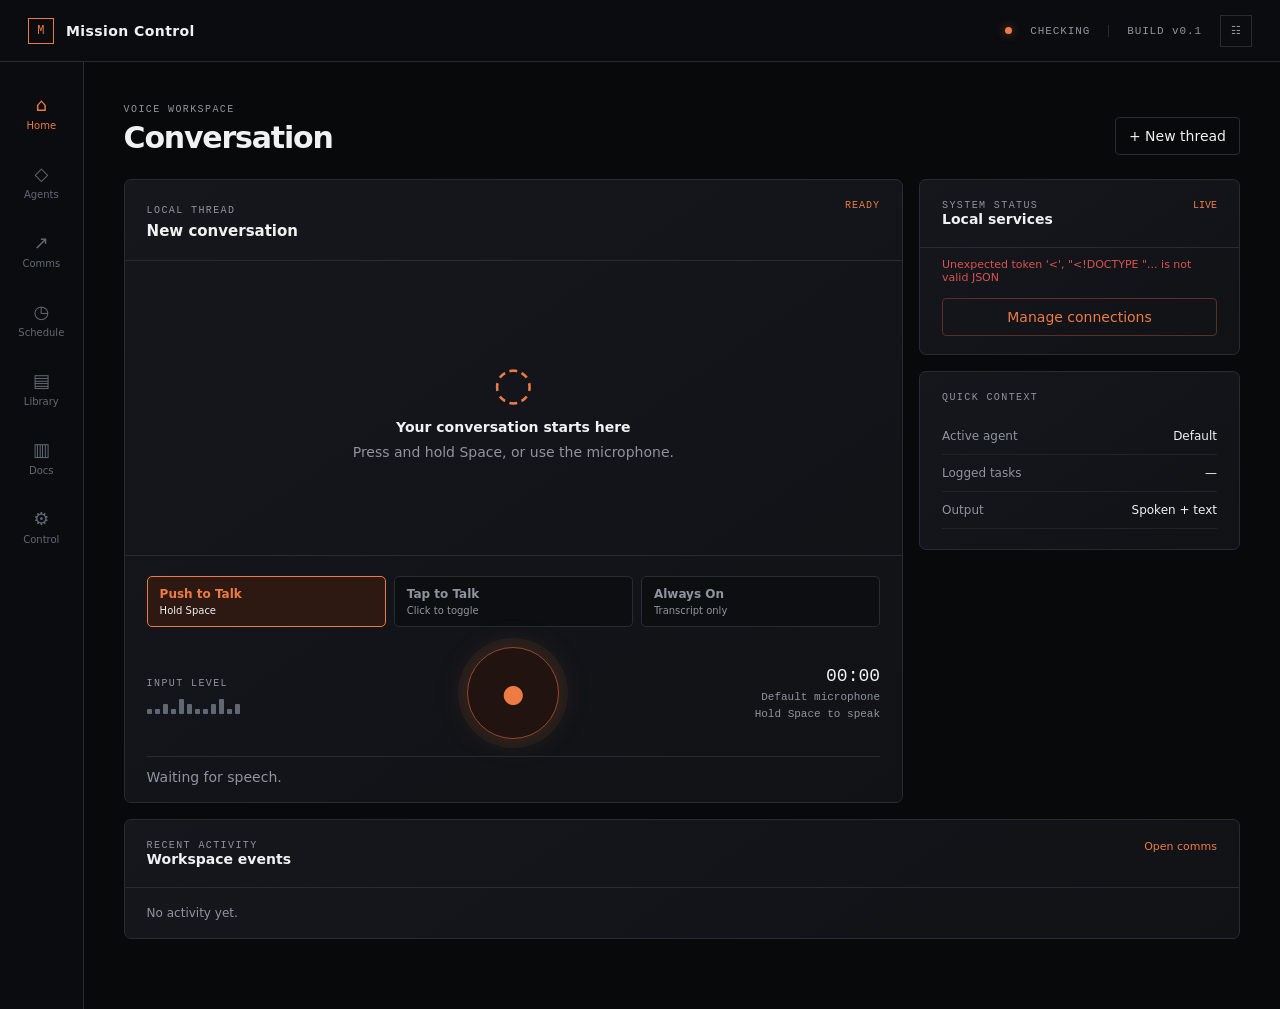
==== installer/dashboard/index.html @ 45ede195 "Redesign dashboard voice workspace" ====
<!doctype html>
<html lang="en">
<head>
  <meta charset="utf-8">
  <meta name="viewport" content="width=device-width,initial-scale=1">
  <title>Mission Control</title>
  <link rel="icon" href="/favicon.svg">
  <link rel="stylesheet" href="styles.css">
  <script src="conversation.js"></script>
</head>
<body>
  <header class="topbar">
    <div class="brand"><span class="brand-mark" aria-hidden="true">M</span><span>Mission Control</span></div>
    <div class="topbar-right"><span class="uplink-dot"></span><span id="gateway">CHECKING</span><span class="version">BUILD <span data-version>v0.1</span></span><button class="icon-button" data-drawer="settings" aria-label="Open settings">☷</button></div>
  </header>
  <div class="app-shell">
    <aside class="rail" aria-label="Primary navigation">
      <button class="rail-link active" data-view="home"><span>⌂</span>Home</button>
      <button class="rail-link" data-view="agents"><span>◇</span>Agents</button>
      <button class="rail-link" data-view="comms"><span>↗</span>Comms</button>
      <button class="rail-link" data-view="schedule"><span>◷</span>Schedule</button>
      <button class="rail-link" data-view="library"><span>▤</span>Library</button>
      <button class="rail-link" data-view="docs"><span>▥</span>Docs</button>
      <button class="rail-link" data-view="control"><span>⚙</span>Control</button>
    </aside>
    <main>
      <section id="home" class="view active">
        <div class="workspace-head"><div><p class="eyebrow">VOICE WORKSPACE</p><h1>Conversation</h1></div><button class="quiet-button" id="new-thread">+ New thread</button></div>
        <div class="workspace-grid">
          <section class="conversation-panel card">
            <div class="thread-head"><div><span class="eyebrow">LOCAL THREAD</span><strong id="thread-title">New conversation</strong></div><span class="thread-state" id="conversation-status">READY</span></div>
            <div class="conversation-thread" id="conversation-thread" aria-live="polite"><div class="empty-thread" id="empty-thread"><div class="empty-mark">◌</div><strong>Your conversation starts here</strong><span>Press and hold Space, or use the microphone.</span></div></div>
            <div class="voice-dock">
              <div class="mode-row" role="group" aria-label="Talk mode">
                <button class="mode active" data-mode="ptt"><b>Push to Talk</b><small>Hold Space</small></button>
                <button class="mode" data-mode="tap"><b>Tap to Talk</b><small>Click to toggle</small></button>
                <button class="mode" data-mode="always"><b>Always On</b><small>Transcript only</small></button>
              </div>
              <div class="voice-controls"><div class="level-wrap"><span class="eyebrow">INPUT LEVEL</span><div id="meter" class="meter"><i></i><i></i><i></i><i></i><i></i><i></i><i></i><i></i><i></i><i></i><i></i><i></i></div></div><button id="orb" class="orb" aria-label="Start listening"><span class="orb-core">●</span></button><div class="voice-meta"><span id="timer">00:00</span><span id="input-name">Default microphone</span><span id="capture-hint">Hold Space to speak</span></div></div>
              <div class="transcript-line"><span id="transcript">Waiting for speech.</span><button id="cancel-reply" class="link-button" hidden>Cancel</button></div>
            </div>
          </section>
          <aside class="right-stack">
            <section class="card status-card"><div class="card-head"><div><p class="eyebrow">SYSTEM STATUS</p><strong>Local services</strong></div><span class="status-live">LIVE</span></div><div id="services" class="service-list"><p class="muted">Checking local services...</p></div><button class="full-button" data-drawer="settings">Manage connections</button></section>
            <section class="card quick-card"><p class="eyebrow">QUICK CONTEXT</p><div class="context-row"><span>Active agent</span><strong id="active-agent">Default</strong></div><div class="context-row"><span>Logged tasks</span><strong id="tasks">—</strong></div><div class="context-row"><span>Output</span><strong id="output-state">Spoken + text</strong></div></section>
          </aside>
        </div>
        <section class="activity-card card"><div class="card-head"><div><p class="eyebrow">RECENT ACTIVITY</p><strong>Workspace events</strong></div><button class="link-button" data-view="comms">Open comms</button></div><div id="feed" class="activity-feed"><span class="muted">No activity yet.</span></div></section>
      </section>
      <section id="agents" class="view"><div class="workspace-head"><div><p class="eyebrow">ROUTING</p><h1>Agents</h1></div></div><div id="agent-list" class="agent-grid"></div></section>
      <section id="comms" class="view"><div class="workspace-head"><div><p class="eyebrow">TEXT FALLBACK</p><h1>Comms</h1></div></div><section class="card compose-card"><label for="message" class="eyebrow">MESSAGE</label><textarea id="message" rows="5" placeholder="Send a text request to the selected agent..."></textarea><div class="compose-actions"><button id="send" class="primary-button">Send message</button><button id="dictation-pause" class="quiet-button">Pause dictation</button></div><pre id="reply" class="reply"></pre></section></section>
      <section id="schedule" class="view"><div class="workspace-head"><div><p class="eyebrow">AUTOMATION</p><h1>Schedule</h1></div></div><section class="card"><div id="schedule-list" class="empty-state">Loading scheduled jobs...</div></section></section>
      <section id="library" class="view"><div class="workspace-head"><div><p class="eyebrow">KNOWLEDGE</p><h1>Library</h1></div></div><section class="card"><div id="library-list" class="empty-state">Loading documents...</div></section></section>
      <section id="docs" class="view"><div class="workspace-head"><div><p class="eyebrow">REFERENCE</p><h1>Docs</h1></div></div><section class="card"><pre id="docs-body" class="docs-body">Loading documentation...</pre></section></section>
      <section id="control" class="view"><div class="workspace-head"><div><p class="eyebrow">OPERATIONS</p><h1>Control</h1></div></div><section class="card control-card"><p>Service lifecycle actions are available from Settings. No action is reported as successful until the local service confirms it.</p><button class="full-button" data-drawer="settings">Open service controls</button></section></section>
    </main>
  </div>
  <div id="drawer-backdrop" class="drawer-backdrop" hidden></div>
  <aside id="settings-drawer" class="drawer" aria-label="Settings" aria-hidden="true"><div class="drawer-head"><div><p class="eyebrow">CONFIGURATION</p><h2>Settings</h2></div><button class="icon-button" data-close-drawer aria-label="Close settings">×</button></div><label class="field-label" for="input-device">Microphone</label><select id="input-device"><option>Loading devices...</option></select><label class="field-label" for="output-device">Output</label><select id="output-device"><option>Loading devices...</option></select><label class="switch-row"><input id="spoken-replies" type="checkbox" checked><span>Spoken replies</span></label><label class="field-label" for="volume">Volume <output id="volume-value">80%</output></label><input id="volume" type="range" min="0" max="100" value="80"><div class="drawer-section"><p class="eyebrow">CONNECTIONS</p><div id="drawer-services" class="service-list"></div></div><p id="settings-error" class="error-text" role="alert"></p></aside>
  <script src="script.js"></script>
</body>
</html>
---- installer/dashboard/styles.css ----
:root{color-scheme:dark;--bg:#08090b;--panel:#101216;--panel2:#15171d;--line:#282b32;--text:#f0f1f2;--muted:#8f949d;--dim:#626873;--orange:#ed7b43;--orange-soft:#2d1912;--red:#d9534f;--green:#7fc692}*{box-sizing:border-box}body{margin:0;background:var(--bg);color:var(--text);font:14px Inter,ui-sans-serif,system-ui,sans-serif}button,select,textarea,input{font:inherit}button{cursor:pointer}.topbar{height:62px;border-bottom:1px solid var(--line);display:flex;align-items:center;justify-content:space-between;padding:0 28px;background:#0b0c0f}.brand{display:flex;align-items:center;gap:12px;font-weight:700;letter-spacing:.03em}.brand-mark{display:grid;place-items:center;width:26px;height:26px;border:1px solid var(--orange);color:var(--orange);font:12px ui-monospace,monospace}.topbar-right{display:flex;align-items:center;gap:18px;color:var(--muted);font:11px ui-monospace,monospace;letter-spacing:.08em}.uplink-dot,.status-live:before{width:7px;height:7px;border-radius:50%;background:var(--orange);display:inline-block;box-shadow:0 0 10px #ed7b4388}.version{padding-left:18px;border-left:1px solid var(--line)}.icon-button{border:1px solid var(--line);background:transparent;color:var(--muted);width:32px;height:32px}.app-shell{display:flex;min-height:calc(100vh - 62px)}.rail{width:88px;border-right:1px solid var(--line);padding:20px 12px;display:flex;flex-direction:column;gap:8px;background:#0b0c0f}.rail-link{border:0;background:transparent;color:var(--dim);display:grid;gap:5px;place-items:center;padding:12px 4px;font-size:10px}.rail-link span{font-size:18px;color:inherit}.rail-link.active,.rail-link:hover{color:var(--orange)}main{width:min(1320px,100%);margin:auto;padding:42px 40px 70px}.workspace-head{display:flex;align-items:flex-end;justify-content:space-between;margin-bottom:24px}h1,h2,p{margin:0}h1{font-size:30px;letter-spacing:-.04em;margin-top:5px}.eyebrow{color:var(--muted);font:10px ui-monospace,monospace;letter-spacing:.14em}.card{background:linear-gradient(145deg,var(--panel2),var(--panel));border:1px solid var(--line);border-radius:7px}.workspace-grid{display:grid;grid-template-columns:minmax(0,1.7fr) minmax(280px,.7fr);gap:16px}.conversation-panel{min-height:610px;display:flex;flex-direction:column}.thread-head,.card-head{display:flex;justify-content:space-between;align-items:flex-start;padding:20px 22px;border-bottom:1px solid var(--line)}.thread-head strong{display:block;margin-top:6px;font-size:15px}.thread-state{color:var(--orange);font:10px ui-monospace,monospace;letter-spacing:.1em}.conversation-thread{flex:1;min-height:280px;padding:22px;overflow:auto}.empty-thread{height:100%;min-height:250px;display:grid;place-content:center;justify-items:center;gap:9px;color:var(--muted)}.empty-thread strong{color:var(--text);font-size:14px}.empty-mark{font-size:46px;color:var(--orange);font-weight:200}.message{max-width:82%;margin:0 0 18px;padding:13px 15px;border:1px solid var(--line);border-radius:7px;line-height:1.5}.message.user{margin-left:auto;background:var(--orange-soft);border-color:#5d2c1e}.message.assistant{background:#0d0f13}.message small{display:block;color:var(--muted);font:10px ui-monospace,monospace;margin-bottom:5px}.voice-dock{border-top:1px solid var(--line);padding:20px 22px 17px}.mode-row{display:flex;gap:8px;margin-bottom:20px}.mode{flex:1;text-align:left;border:1px solid var(--line);background:#0c0e12;color:var(--muted);padding:10px 12px;border-radius:5px}.mode b,.mode small{display:block}.mode b{font-size:12px;color:inherit}.mode small{font-size:10px;margin-top:4px}.mode.active{border-color:var(--orange);background:var(--orange-soft);color:var(--text)}.mode.active b{color:var(--orange)}.voice-controls{display:grid;grid-template-columns:1fr 110px 1fr;align-items:center;gap:18px}.orb{width:92px;height:92px;border-radius:50%;justify-self:center;border:1px solid #9b4629;background:#21130f;color:var(--orange);box-shadow:0 0 0 9px #ed7b4310,0 0 35px #ed7b4322;transition:.2s}.orb:hover,.orb.is-listening{box-shadow:0 0 0 12px #ed7b431a,0 0 45px #ed7b434d}.orb.is-listening{border-color:var(--orange);animation:pulse 1.1s infinite}.orb-core{font-size:25px}.level-wrap{align-self:center}.meter{display:flex;gap:3px;height:17px;align-items:end;margin-top:8px}.meter i{display:block;width:5px;height:5px;background:var(--dim);border-radius:1px}.meter i:nth-child(3n){height:10px}.meter i:nth-child(5n){height:15px}.meter.active i{background:var(--orange)}.voice-meta{display:grid;justify-items:end;gap:5px;color:var(--muted);font:11px ui-monospace,monospace}.voice-meta span:first-child{color:var(--text);font-size:18px}.transcript-line{border-top:1px solid var(--line);margin-top:17px;padding-top:12px;color:var(--muted);display:flex;justify-content:space-between}.right-stack{display:grid;align-content:start;gap:16px}.status-card,.quick-card{padding-bottom:18px}.status-live{color:var(--orange);font:10px ui-monospace,monospace}.status-live:before{margin-right:6px}.service-list{padding:10px 22px 14px}.service{display:grid;grid-template-columns:8px 1fr auto;gap:10px;align-items:center;padding:11px 0;border-bottom:1px solid #202329}.service:last-child{border-bottom:0}.service-dot{width:7px;height:7px;border-radius:50%;background:var(--dim)}.service-dot.ready,.service-dot.running,.service-dot.available{background:var(--orange)}.service-dot.error{background:var(--red)}.service-name{font-size:12px}.service-detail{display:block;color:var(--muted);font-size:10px;margin-top:3px}.service-action{border:0;background:transparent;color:var(--orange);font-size:10px}.full-button,.primary-button,.quiet-button{border:1px solid var(--line);background:transparent;color:var(--text);padding:10px 13px;border-radius:4px}.full-button{margin:0 22px;width:calc(100% - 44px);color:var(--orange);border-color:#593023}.primary-button{background:var(--orange);border-color:var(--orange);color:#1a0c07;font-weight:700}.quick-card{padding:20px 22px}.quick-card .eyebrow{margin-bottom:15px}.context-row{display:flex;justify-content:space-between;padding:11px 0;border-bottom:1px solid #202329;color:var(--muted);font-size:12px}.context-row strong{color:var(--text);font-weight:500}.activity-card{margin-top:16px}.activity-feed{padding:18px 22px;display:grid;gap:11px;color:var(--muted);font-size:12px}.activity-item{display:flex;justify-content:space-between;gap:10px}.activity-item b{color:var(--text);font-weight:500}.link-button{border:0;background:transparent;color:var(--orange);font-size:11px;padding:0}.view{display:none}.view.active{display:block}.agent-grid{display:grid;grid-template-columns:repeat(2,minmax(0,1fr));gap:14px}.agent-card{padding:20px;display:flex;justify-content:space-between}.agent-card.selected{border-color:var(--orange)}.compose-card{padding:22px;max-width:760px}.compose-card textarea{display:block;width:100%;margin:12px 0;background:#0b0d11;border:1px solid var(--line);border-radius:4px;color:var(--text);padding:12px;resize:vertical}.compose-actions{display:flex;gap:10px}.reply{white-space:pre-wrap;color:var(--muted);line-height:1.5}.empty-state,.docs-body,.control-card{padding:22px;color:var(--muted);line-height:1.6}.drawer-backdrop{position:fixed;inset:0;background:#0009;z-index:5}.drawer{position:fixed;z-index:6;right:0;top:0;width:min(410px,100%);height:100vh;background:#111318;border-left:1px solid var(--line);padding:26px 24px;overflow:auto;transform:translateX(100%);transition:.2s}.drawer.open{transform:translateX(0)}.drawer-head{display:flex;justify-content:space-between;margin-bottom:30px}.drawer h2{margin-top:5px}.field-label{display:flex;justify-content:space-between;color:var(--muted);font-size:11px;margin:18px 0 7px}.drawer select,.drawer input[type=range]{width:100%;background:#0b0d11;border:1px solid var(--line);color:var(--text);padding:9px}.switch-row{display:flex;gap:9px;align-items:center;margin:22px 0;color:var(--text);font-size:12px}.drawer-section{border-top:1px solid var(--line);margin-top:28px;padding-top:20px}.error-text{color:var(--red);font-size:11px;min-height:18px}.muted{color:var(--muted)}@keyframes pulse{50%{transform:scale(1.04)}}@media(max-width:850px){main{padding:28px 18px 50px}.rail{width:64px}.rail-link{font-size:9px}.workspace-grid{grid-template-columns:1fr}.right-stack{grid-template-columns:1fr 1fr}.conversation-panel{min-height:570px}}@media(max-width:560px){.topbar{padding:0 15px}.topbar-right{gap:8px}.version{display:none}.app-shell{display:block}.rail{width:100%;height:58px;padding:5px;display:grid;grid-template-columns:repeat(7,1fr);border-right:0;border-bottom:1px solid var(--line)}.rail-link{padding:4px;font-size:8px}.rail-link span{font-size:15px}main{padding:22px 12px 40px}h1{font-size:25px}.right-stack,.agent-grid{grid-template-columns:1fr}.mode-row{display:grid;grid-template-columns:1fr}.voice-controls{grid-template-columns:1fr}.level-wrap,.voice-meta{justify-self:center}.voice-meta{justify-items:center}.orb{grid-row:1}.thread-head{padding:16px}.conversation-thread{padding:16px}.voice-dock{padding:16px}}
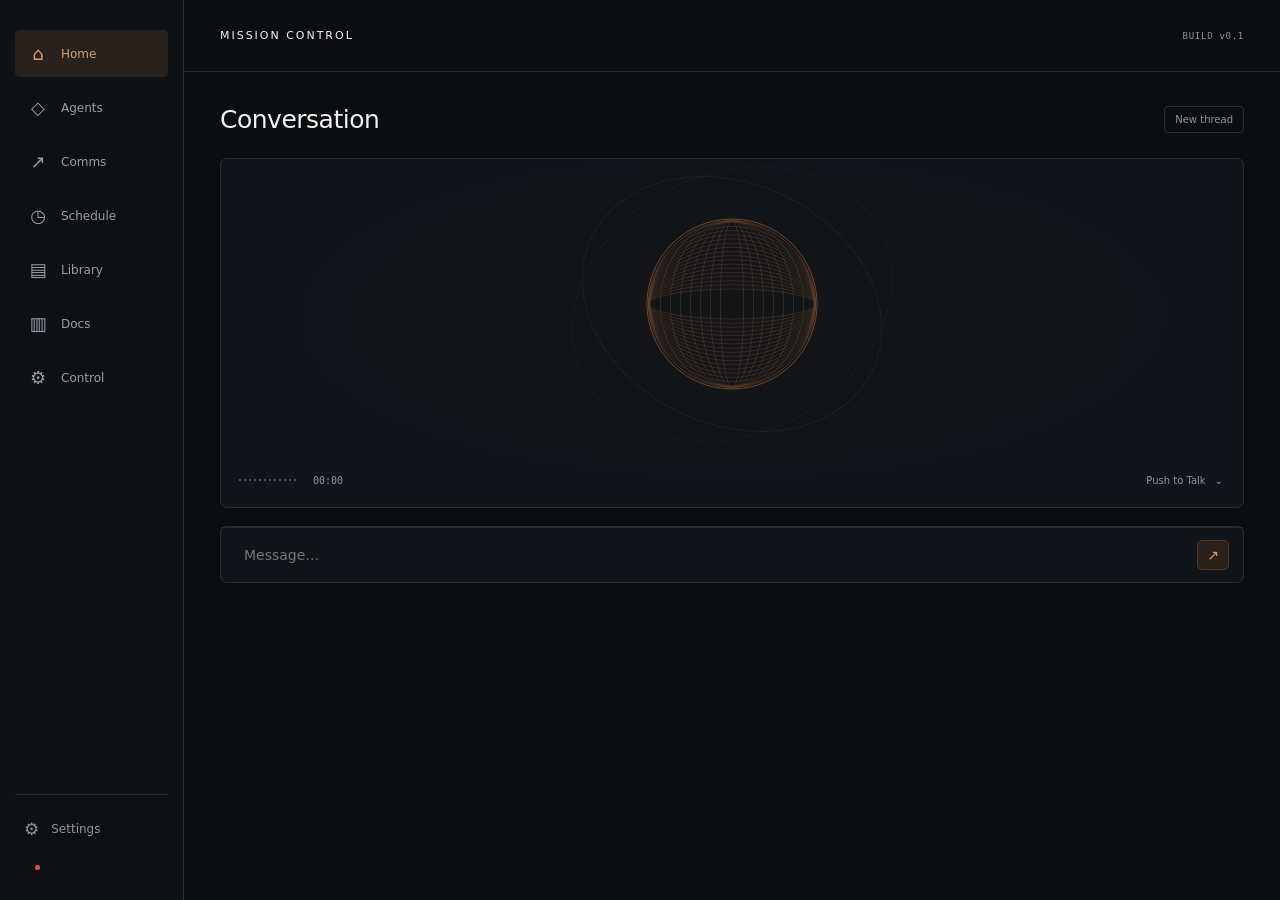
==== commit d30a80a4: "fix: restore compact orb workspace and local recording controls Center the voice orb above one conve" ====
--- a/installer/dashboard/index.html
+++ b/installer/dashboard/index.html
@@ -10,8 +10,8 @@
 </head>
 <body>
   <header class="topbar">
-    <div class="brand"><span class="brand-mark" aria-hidden="true">M</span><span>Mission Control</span></div>
-    <div class="topbar-right"><span class="uplink-dot"></span><span id="gateway">CHECKING</span><span class="version">BUILD <span data-version>v0.1</span></span><button class="icon-button" data-drawer="settings" aria-label="Open settings">☷</button></div>
+    <div class="brand"><span>Mission Control</span></div>
+    <div class="topbar-right"><span class="version">BUILD <span data-version>v0.1</span></span></div>
   </header>
   <div class="app-shell">
     <aside class="rail" aria-label="Primary navigation">
@@ -22,41 +22,29 @@
       <button class="rail-link" data-view="library"><span>▤</span>Library</button>
       <button class="rail-link" data-view="docs"><span>▥</span>Docs</button>
       <button class="rail-link" data-view="control"><span>⚙</span>Control</button>
+      <div class="rail-bottom"><button class="rail-settings" data-drawer="settings" aria-label="Open settings"><span aria-hidden="true">⚙</span><span class="settings-label">Settings</span></button><div id="services" class="compact-services" aria-label="Service status"></div></div>
     </aside>
     <main>
       <section id="home" class="view active">
-        <div class="workspace-head"><div><p class="eyebrow">VOICE WORKSPACE</p><h1>Conversation</h1></div><button class="quiet-button" id="new-thread">+ New thread</button></div>
-        <div class="workspace-grid">
-          <section class="conversation-panel card">
-            <div class="thread-head"><div><span class="eyebrow">LOCAL THREAD</span><strong id="thread-title">New conversation</strong></div><span class="thread-state" id="conversation-status">READY</span></div>
-            <div class="conversation-thread" id="conversation-thread" aria-live="polite"><div class="empty-thread" id="empty-thread"><div class="empty-mark">◌</div><strong>Your conversation starts here</strong><span>Press and hold Space, or use the microphone.</span></div></div>
-            <div class="voice-dock">
-              <div class="mode-row" role="group" aria-label="Talk mode">
-                <button class="mode active" data-mode="ptt"><b>Push to Talk</b><small>Hold Space</small></button>
-                <button class="mode" data-mode="tap"><b>Tap to Talk</b><small>Click to toggle</small></button>
-                <button class="mode" data-mode="always"><b>Always On</b><small>Transcript only</small></button>
-              </div>
-              <div class="voice-controls"><div class="level-wrap"><span class="eyebrow">INPUT LEVEL</span><div id="meter" class="meter"><i></i><i></i><i></i><i></i><i></i><i></i><i></i><i></i><i></i><i></i><i></i><i></i></div></div><button id="orb" class="orb" aria-label="Start listening"><span class="orb-core">●</span></button><div class="voice-meta"><span id="timer">00:00</span><span id="input-name">Default microphone</span><span id="capture-hint">Hold Space to speak</span></div></div>
-              <div class="transcript-line"><span id="transcript">Waiting for speech.</span><button id="cancel-reply" class="link-button" hidden>Cancel</button></div>
-            </div>
-          </section>
-          <aside class="right-stack">
-            <section class="card status-card"><div class="card-head"><div><p class="eyebrow">SYSTEM STATUS</p><strong>Local services</strong></div><span class="status-live">LIVE</span></div><div id="services" class="service-list"><p class="muted">Checking local services...</p></div><button class="full-button" data-drawer="settings">Manage connections</button></section>
-            <section class="card quick-card"><p class="eyebrow">QUICK CONTEXT</p><div class="context-row"><span>Active agent</span><strong id="active-agent">Default</strong></div><div class="context-row"><span>Logged tasks</span><strong id="tasks">—</strong></div><div class="context-row"><span>Output</span><strong id="output-state">Spoken + text</strong></div></section>
-          </aside>
-        </div>
-        <section class="activity-card card"><div class="card-head"><div><p class="eyebrow">RECENT ACTIVITY</p><strong>Workspace events</strong></div><button class="link-button" data-view="comms">Open comms</button></div><div id="feed" class="activity-feed"><span class="muted">No activity yet.</span></div></section>
+        <div class="workspace-head"><h1>Conversation</h1><button class="quiet-button" id="new-thread">New thread</button></div>
+        <section class="voice-panel card" aria-label="Voice interface">
+          <div class="orb-stage"><button id="orb" class="orb" aria-label="Start listening"><svg viewBox="0 0 300 300" aria-hidden="true"><g><ellipse cx="150" cy="150" rx="100" ry="18" /><ellipse cx="150" cy="150" rx="100" ry="23" /><ellipse cx="150" cy="150" rx="100" ry="28" /><ellipse cx="150" cy="150" rx="100" ry="33" /><ellipse cx="150" cy="150" rx="100" ry="38" /><ellipse cx="150" cy="150" rx="100" ry="43" /><ellipse cx="150" cy="150" rx="100" ry="48" /><ellipse cx="150" cy="150" rx="100" ry="53" /><ellipse cx="150" cy="150" rx="100" ry="58" /><ellipse cx="150" cy="150" rx="100" ry="63" /><ellipse cx="150" cy="150" rx="100" ry="68" /><ellipse cx="150" cy="150" rx="100" ry="73" /><ellipse cx="150" cy="150" rx="100" ry="78" /><ellipse cx="150" cy="150" rx="100" ry="83" /><ellipse cx="150" cy="150" rx="100" ry="88" /><ellipse cx="150" cy="150" rx="100" ry="93" /><ellipse cx="150" cy="150" rx="100" ry="98" /><ellipse cx="150" cy="150" rx="14" ry="100" /><ellipse cx="150" cy="150" rx="26" ry="100" /><ellipse cx="150" cy="150" rx="38" ry="100" /><ellipse cx="150" cy="150" rx="50" ry="100" /><ellipse cx="150" cy="150" rx="62" ry="100" /><ellipse cx="150" cy="150" rx="74" ry="100" /><ellipse cx="150" cy="150" rx="86" ry="100" /><ellipse cx="150" cy="150" rx="98" ry="100" /></g><circle cx="150" cy="150" r="102" /></svg></button></div>
+          <div class="capture-status"><span id="conversation-status" role="status" hidden></span><div id="meter" class="meter" aria-label="Microphone level"><i></i><i></i><i></i><i></i><i></i><i></i><i></i><i></i><i></i><i></i><i></i><i></i></div><span id="timer">00:00</span><button id="stop-capture" class="link-button" hidden>Stop</button><button id="cancel-reply" class="link-button" hidden>Cancel</button></div>
+          <div class="mode-control"><button id="mode-toggle" class="mode-toggle" aria-label="Talk mode" aria-haspopup="true" aria-expanded="false" aria-controls="mode-menu"><span id="mode-label">Push to Talk</span><span aria-hidden="true">⌄</span></button><div id="mode-menu" class="mode-menu" hidden><button class="mode active" data-mode="ptt" aria-pressed="true">Push to Talk</button><button class="mode" data-mode="tap" aria-pressed="false">Tap to Talk</button><button class="mode" data-mode="always" aria-pressed="false">Always On</button></div></div>
+        </section>
+        <section class="conversation-panel card" aria-label="Conversation"><div class="conversation-thread" id="conversation-thread" role="log" aria-live="polite"></div><div class="transcript-line" id="transcript-line" hidden><span id="transcript"></span></div><form id="home-compose" class="home-compose"><input id="home-message" aria-label="Message assistant" placeholder="Message…" maxlength="10000"><button id="home-send" aria-label="Send message">↗</button></form></section>
       </section>
       <section id="agents" class="view"><div class="workspace-head"><div><p class="eyebrow">ROUTING</p><h1>Agents</h1></div></div><div id="agent-list" class="agent-grid"></div></section>
       <section id="comms" class="view"><div class="workspace-head"><div><p class="eyebrow">TEXT FALLBACK</p><h1>Comms</h1></div></div><section class="card compose-card"><label for="message" class="eyebrow">MESSAGE</label><textarea id="message" rows="5" placeholder="Send a text request to the selected agent..."></textarea><div class="compose-actions"><button id="send" class="primary-button">Send message</button><button id="dictation-pause" class="quiet-button">Pause dictation</button></div><pre id="reply" class="reply"></pre></section></section>
       <section id="schedule" class="view"><div class="workspace-head"><div><p class="eyebrow">AUTOMATION</p><h1>Schedule</h1></div></div><section class="card"><div id="schedule-list" class="empty-state">Loading scheduled jobs...</div></section></section>
       <section id="library" class="view"><div class="workspace-head"><div><p class="eyebrow">KNOWLEDGE</p><h1>Library</h1></div></div><section class="card"><div id="library-list" class="empty-state">Loading documents...</div></section></section>
       <section id="docs" class="view"><div class="workspace-head"><div><p class="eyebrow">REFERENCE</p><h1>Docs</h1></div></div><section class="card"><pre id="docs-body" class="docs-body">Loading documentation...</pre></section></section>
-      <section id="control" class="view"><div class="workspace-head"><div><p class="eyebrow">OPERATIONS</p><h1>Control</h1></div></div><section class="card control-card"><p>Service lifecycle actions are available from Settings. No action is reported as successful until the local service confirms it.</p><button class="full-button" data-drawer="settings">Open service controls</button></section></section>
+      <section id="control" class="view"><div class="workspace-head"><div><p class="eyebrow">OPERATIONS</p><h1>Control</h1></div></div><section class="card quick-card"><div class="context-row"><span>Active agent</span><strong id="active-agent">Default</strong></div><div class="context-row"><span>Logged tasks</span><strong id="tasks">—</strong></div><div class="context-row"><span>Output</span><strong id="output-state">Spoken + text</strong></div><div class="context-row"><span>Gateway</span><strong id="gateway">CHECKING</strong></div></section><section class="activity-card card"><div class="card-head"><strong>Recent activity</strong></div><div id="feed" class="activity-feed"></div></section><section class="card control-card"><p>Service lifecycle actions are available from Settings. No action is reported as successful until the local service confirms it.</p><button class="full-button" data-drawer="settings">Open service controls</button></section></section>
     </main>
   </div>
   <div id="drawer-backdrop" class="drawer-backdrop" hidden></div>
-  <aside id="settings-drawer" class="drawer" aria-label="Settings" aria-hidden="true"><div class="drawer-head"><div><p class="eyebrow">CONFIGURATION</p><h2>Settings</h2></div><button class="icon-button" data-close-drawer aria-label="Close settings">×</button></div><label class="field-label" for="input-device">Microphone</label><select id="input-device"><option>Loading devices...</option></select><label class="field-label" for="output-device">Output</label><select id="output-device"><option>Loading devices...</option></select><label class="switch-row"><input id="spoken-replies" type="checkbox" checked><span>Spoken replies</span></label><label class="field-label" for="volume">Volume <output id="volume-value">80%</output></label><input id="volume" type="range" min="0" max="100" value="80"><div class="drawer-section"><p class="eyebrow">CONNECTIONS</p><div id="drawer-services" class="service-list"></div></div><p id="settings-error" class="error-text" role="alert"></p></aside>
+  <aside id="settings-drawer" class="drawer" role="dialog" aria-modal="true" aria-label="Settings" aria-hidden="true" inert><div class="drawer-head"><div><p class="eyebrow">CONFIGURATION</p><h2>Settings</h2></div><button class="icon-button" data-close-drawer aria-label="Close settings">×</button></div><span id="input-name" class="sr-only">Default microphone</span><span id="capture-hint" class="sr-only">Hold Space to speak</span><label class="field-label" for="input-device">Microphone</label><select id="input-device"><option>Loading devices...</option></select><label class="field-label" for="output-device">Output</label><select id="output-device"><option>Loading devices...</option></select><label class="switch-row"><input id="spoken-replies" type="checkbox" checked><span>Spoken replies</span></label><label class="field-label" for="volume">Volume <output id="volume-value">80%</output></label><input id="volume" type="range" min="0" max="100" value="80"><div class="drawer-section"><p class="eyebrow">CONNECTIONS</p><div id="drawer-services" class="service-list"></div></div><p id="settings-error" class="error-text" role="alert"></p></aside>
   <script src="script.js"></script>
 </body>
 </html>
+
--- a/installer/dashboard/styles.css
+++ b/installer/dashboard/styles.css
@@ -1 +1,17 @@
-:root{color-scheme:dark;--bg:#08090b;--panel:#101216;--panel2:#15171d;--line:#282b32;--text:#f0f1f2;--muted:#8f949d;--dim:#626873;--orange:#ed7b43;--orange-soft:#2d1912;--red:#d9534f;--green:#7fc692}*{box-sizing:border-box}body{margin:0;background:var(--bg);color:var(--text);font:14px Inter,ui-sans-serif,system-ui,sans-serif}button,select,textarea,input{font:inherit}button{cursor:pointer}.topbar{height:62px;border-bottom:1px solid var(--line);display:flex;align-items:center;justify-content:space-between;padding:0 28px;background:#0b0c0f}.brand{display:flex;align-items:center;gap:12px;font-weight:700;letter-spacing:.03em}.brand-mark{display:grid;place-items:center;width:26px;height:26px;border:1px solid var(--orange);color:var(--orange);font:12px ui-monospace,monospace}.topbar-right{display:flex;align-items:center;gap:18px;color:var(--muted);font:11px ui-monospace,monospace;letter-spacing:.08em}.uplink-dot,.status-live:before{width:7px;height:7px;border-radius:50%;background:var(--orange);display:inline-block;box-shadow:0 0 10px #ed7b4388}.version{padding-left:18px;border-left:1px solid var(--line)}.icon-button{border:1px solid var(--line);background:transparent;color:var(--muted);width:32px;height:32px}.app-shell{display:flex;min-height:calc(100vh - 62px)}.rail{width:88px;border-right:1px solid var(--line);padding:20px 12px;display:flex;flex-direction:column;gap:8px;background:#0b0c0f}.rail-link{border:0;background:transparent;color:var(--dim);display:grid;gap:5px;place-items:center;padding:12px 4px;font-size:10px}.rail-link span{font-size:18px;color:inherit}.rail-link.active,.rail-link:hover{color:var(--orange)}main{width:min(1320px,100%);margin:auto;padding:42px 40px 70px}.workspace-head{display:flex;align-items:flex-end;justify-content:space-between;margin-bottom:24px}h1,h2,p{margin:0}h1{font-size:30px;letter-spacing:-.04em;margin-top:5px}.eyebrow{color:var(--muted);font:10px ui-monospace,monospace;letter-spacing:.14em}.card{background:linear-gradient(145deg,var(--panel2),var(--panel));border:1px solid var(--line);border-radius:7px}.workspace-grid{display:grid;grid-template-columns:minmax(0,1.7fr) minmax(280px,.7fr);gap:16px}.conversation-panel{min-height:610px;display:flex;flex-direction:column}.thread-head,.card-head{display:flex;justify-content:space-between;align-items:flex-start;padding:20px 22px;border-bottom:1px solid var(--line)}.thread-head strong{display:block;margin-top:6px;font-size:15px}.thread-state{color:var(--orange);font:10px ui-monospace,monospace;letter-spacing:.1em}.conversation-thread{flex:1;min-height:280px;padding:22px;overflow:auto}.empty-thread{height:100%;min-height:250px;display:grid;place-content:center;justify-items:center;gap:9px;color:var(--muted)}.empty-thread strong{color:var(--text);font-size:14px}.empty-mark{font-size:46px;color:var(--orange);font-weight:200}.message{max-width:82%;margin:0 0 18px;padding:13px 15px;border:1px solid var(--line);border-radius:7px;line-height:1.5}.message.user{margin-left:auto;background:var(--orange-soft);border-color:#5d2c1e}.message.assistant{background:#0d0f13}.message small{display:block;color:var(--muted);font:10px ui-monospace,monospace;margin-bottom:5px}.voice-dock{border-top:1px solid var(--line);padding:20px 22px 17px}.mode-row{display:flex;gap:8px;margin-bottom:20px}.mode{flex:1;text-align:left;border:1px solid var(--line);background:#0c0e12;color:var(--muted);padding:10px 12px;border-radius:5px}.mode b,.mode small{display:block}.mode b{font-size:12px;color:inherit}.mode small{font-size:10px;margin-top:4px}.mode.active{border-color:var(--orange);background:var(--orange-soft);color:var(--text)}.mode.active b{color:var(--orange)}.voice-controls{display:grid;grid-template-columns:1fr 110px 1fr;align-items:center;gap:18px}.orb{width:92px;height:92px;border-radius:50%;justify-self:center;border:1px solid #9b4629;background:#21130f;color:var(--orange);box-shadow:0 0 0 9px #ed7b4310,0 0 35px #ed7b4322;transition:.2s}.orb:hover,.orb.is-listening{box-shadow:0 0 0 12px #ed7b431a,0 0 45px #ed7b434d}.orb.is-listening{border-color:var(--orange);animation:pulse 1.1s infinite}.orb-core{font-size:25px}.level-wrap{align-self:center}.meter{display:flex;gap:3px;height:17px;align-items:end;margin-top:8px}.meter i{display:block;width:5px;height:5px;background:var(--dim);border-radius:1px}.meter i:nth-child(3n){height:10px}.meter i:nth-child(5n){height:15px}.meter.active i{background:var(--orange)}.voice-meta{display:grid;justify-items:end;gap:5px;color:var(--muted);font:11px ui-monospace,monospace}.voice-meta span:first-child{color:var(--text);font-size:18px}.transcript-line{border-top:1px solid var(--line);margin-top:17px;padding-top:12px;color:var(--muted);display:flex;justify-content:space-between}.right-stack{display:grid;align-content:start;gap:16px}.status-card,.quick-card{padding-bottom:18px}.status-live{color:var(--orange);font:10px ui-monospace,monospace}.status-live:before{margin-right:6px}.service-list{padding:10px 22px 14px}.service{display:grid;grid-template-columns:8px 1fr auto;gap:10px;align-items:center;padding:11px 0;border-bottom:1px solid #202329}.service:last-child{border-bottom:0}.service-dot{width:7px;height:7px;border-radius:50%;background:var(--dim)}.service-dot.ready,.service-dot.running,.service-dot.available{background:var(--orange)}.service-dot.error{background:var(--red)}.service-name{font-size:12px}.service-detail{display:block;color:var(--muted);font-size:10px;margin-top:3px}.service-action{border:0;background:transparent;color:var(--orange);font-size:10px}.full-button,.primary-button,.quiet-button{border:1px solid var(--line);background:transparent;color:var(--text);padding:10px 13px;border-radius:4px}.full-button{margin:0 22px;width:calc(100% - 44px);color:var(--orange);border-color:#593023}.primary-button{background:var(--orange);border-color:var(--orange);color:#1a0c07;font-weight:700}.quick-card{padding:20px 22px}.quick-card .eyebrow{margin-bottom:15px}.context-row{display:flex;justify-content:space-between;padding:11px 0;border-bottom:1px solid #202329;color:var(--muted);font-size:12px}.context-row strong{color:var(--text);font-weight:500}.activity-card{margin-top:16px}.activity-feed{padding:18px 22px;display:grid;gap:11px;color:var(--muted);font-size:12px}.activity-item{display:flex;justify-content:space-between;gap:10px}.activity-item b{color:var(--text);font-weight:500}.link-button{border:0;background:transparent;color:var(--orange);font-size:11px;padding:0}.view{display:none}.view.active{display:block}.agent-grid{display:grid;grid-template-columns:repeat(2,minmax(0,1fr));gap:14px}.agent-card{padding:20px;display:flex;justify-content:space-between}.agent-card.selected{border-color:var(--orange)}.compose-card{padding:22px;max-width:760px}.compose-card textarea{display:block;width:100%;margin:12px 0;background:#0b0d11;border:1px solid var(--line);border-radius:4px;color:var(--text);padding:12px;resize:vertical}.compose-actions{display:flex;gap:10px}.reply{white-space:pre-wrap;color:var(--muted);line-height:1.5}.empty-state,.docs-body,.control-card{padding:22px;color:var(--muted);line-height:1.6}.drawer-backdrop{position:fixed;inset:0;background:#0009;z-index:5}.drawer{position:fixed;z-index:6;right:0;top:0;width:min(410px,100%);height:100vh;background:#111318;border-left:1px solid var(--line);padding:26px 24px;overflow:auto;transform:translateX(100%);transition:.2s}.drawer.open{transform:translateX(0)}.drawer-head{display:flex;justify-content:space-between;margin-bottom:30px}.drawer h2{margin-top:5px}.field-label{display:flex;justify-content:space-between;color:var(--muted);font-size:11px;margin:18px 0 7px}.drawer select,.drawer input[type=range]{width:100%;background:#0b0d11;border:1px solid var(--line);color:var(--text);padding:9px}.switch-row{display:flex;gap:9px;align-items:center;margin:22px 0;color:var(--text);font-size:12px}.drawer-section{border-top:1px solid var(--line);margin-top:28px;padding-top:20px}.error-text{color:var(--red);font-size:11px;min-height:18px}.muted{color:var(--muted)}@keyframes pulse{50%{transform:scale(1.04)}}@media(max-width:850px){main{padding:28px 18px 50px}.rail{width:64px}.rail-link{font-size:9px}.workspace-grid{grid-template-columns:1fr}.right-stack{grid-template-columns:1fr 1fr}.conversation-panel{min-height:570px}}@media(max-width:560px){.topbar{padding:0 15px}.topbar-right{gap:8px}.version{display:none}.app-shell{display:block}.rail{width:100%;height:58px;padding:5px;display:grid;grid-template-columns:repeat(7,1fr);border-right:0;border-bottom:1px solid var(--line)}.rail-link{padding:4px;font-size:8px}.rail-link span{font-size:15px}main{padding:22px 12px 40px}h1{font-size:25px}.right-stack,.agent-grid{grid-template-columns:1fr}.mode-row{display:grid;grid-template-columns:1fr}.voice-controls{grid-template-columns:1fr}.level-wrap,.voice-meta{justify-self:center}.voice-meta{justify-items:center}.orb{grid-row:1}.thread-head{padding:16px}.conversation-thread{padding:16px}.voice-dock{padding:16px}}
+:root{color-scheme:dark;--bg:#08090b;--panel:#101216;--panel2:#15171d;--line:#282b32;--text:#f0f1f2;--muted:#8f949d;--dim:#626873;--orange:#ed7b43;--orange-soft:#2d1912;--red:#d9534f}*{box-sizing:border-box}body{margin:0;background:var(--bg);color:var(--text);font:14px Inter,ui-sans-serif,system-ui,sans-serif}button,select,textarea,input{font:inherit}button{cursor:pointer}.topbar{height:62px;border-bottom:1px solid var(--line);display:flex;align-items:center;justify-content:space-between;padding:0 28px;background:#0b0c0f}.brand{display:flex;align-items:center;gap:12px;font-weight:700;letter-spacing:.03em}.brand-mark{display:grid;place-items:center;width:26px;height:26px;border:1px solid var(--orange);color:var(--orange);font:12px ui-monospace,monospace}.topbar-right{display:flex;align-items:center;gap:18px;color:var(--muted);font:11px ui-monospace,monospace;letter-spacing:.08em}.uplink-dot,.status-live:before{width:7px;height:7px;border-radius:50%;background:var(--orange);display:inline-block;box-shadow:0 0 10px #ed7b4388}.version{padding-left:18px;border-left:1px solid var(--line)}.icon-button{border:1px solid var(--line);background:transparent;color:var(--muted);width:32px;height:32px}.app-shell{display:flex;min-height:calc(100vh - 62px)}.rail{width:88px;border-right:1px solid var(--line);padding:20px 12px;display:flex;flex-direction:column;gap:8px;background:#0b0c0f}.rail-link{border:0;background:transparent;color:var(--dim);display:grid;gap:5px;place-items:center;padding:12px 4px;font-size:10px}.rail-link span{font-size:18px;color:inherit}.rail-link.active,.rail-link:hover{color:var(--orange)}main{width:min(1320px,100%);margin:auto;padding:42px 40px 70px}.workspace-head{display:flex;align-items:flex-end;justify-content:space-between;margin-bottom:24px}h1,h2,p{margin:0}h1{font-size:30px;letter-spacing:-.04em;margin-top:5px}.eyebrow{color:var(--muted);font:10px ui-monospace,monospace;letter-spacing:.14em}.card{background:linear-gradient(145deg,var(--panel2),var(--panel));border:1px solid var(--line);border-radius:7px}.workspace-grid{display:grid;grid-template-columns:minmax(0,1.7fr) minmax(280px,.7fr);gap:16px}.conversation-panel{min-height:610px;display:flex;flex-direction:column}.thread-head,.card-head{display:flex;justify-content:space-between;align-items:flex-start;padding:20px 22px;border-bottom:1px solid var(--line)}.thread-head strong{display:block;margin-top:6px;font-size:15px}.thread-state{color:var(--orange);font:10px ui-monospace,monospace;letter-spacing:.1em}.conversation-thread{flex:1;min-height:280px;padding:22px;overflow:auto}.empty-thread{height:100%;min-height:250px;display:grid;place-content:center;justify-items:center;gap:9px;color:var(--muted)}.empty-thread strong{color:var(--text);font-size:14px}.empty-mark{font-size:46px;color:var(--orange);font-weight:200}.message{max-width:82%;margin:0 0 18px;padding:13px 15px;border:1px solid var(--line);border-radius:7px;line-height:1.5}.message.user{margin-left:auto;background:var(--orange-soft);border-color:#5d2c1e}.message.assistant{background:#0d0f13}.message small{display:block;color:var(--muted);font:10px ui-monospace,monospace;margin-bottom:5px}.voice-dock{border-top:1px solid var(--line);padding:20px 22px 17px}.mode-row{display:flex;gap:8px;margin-bottom:20px}.mode{flex:1;text-align:left;border:1px solid var(--line);background:#0c0e12;color:var(--muted);padding:10px 12px;border-radius:5px}.mode b,.mode small{display:block}.mode b{font-size:12px;color:inherit}.mode small{font-size:10px;margin-top:4px}.mode.active{border-color:var(--orange);background:var(--orange-soft);color:var(--text)}.mode.active b{color:var(--orange)}.voice-controls{display:grid;grid-template-columns:1fr 110px 1fr;align-items:center;gap:18px}.orb{width:92px;height:92px;border-radius:50%;justify-self:center;border:1px solid #9b4629;background:#21130f;color:var(--orange);box-shadow:0 0 0 9px #ed7b4310,0 0 35px #ed7b4322;transition:.2s}.orb:hover,.orb.is-listening{box-shadow:0 0 0 12px #ed7b431a,0 0 45px #ed7b434d}.orb.is-listening{border-color:var(--orange);animation:pulse 1.1s infinite}.orb-core{font-size:25px}.level-wrap{align-self:center}.meter{display:flex;gap:3px;height:17px;align-items:end;margin-top:8px}.meter i{display:block;width:5px;height:5px;background:var(--dim);border-radius:1px}.meter i:nth-child(3n){height:10px}.meter i:nth-child(5n){height:15px}.meter.active i{background:var(--orange)}.voice-meta{display:grid;justify-items:end;gap:5px;color:var(--muted);font:11px ui-monospace,monospace}.voice-meta span:first-child{color:var(--text);font-size:18px}.transcript-line{border-top:1px solid var(--line);margin-top:17px;padding-top:12px;color:var(--muted);display:flex;justify-content:space-between}.right-stack{display:grid;align-content:start;gap:16px}.status-card,.quick-card{padding-bottom:18px}.status-live{color:var(--orange);font:10px ui-monospace,monospace}.status-live:before{margin-right:6px}.service-list{padding:10px 22px 14px}.service{display:grid;grid-template-columns:8px 1fr auto;gap:10px;align-items:center;padding:11px 0;border-bottom:1px solid #202329}.service:last-child{border-bottom:0}.service-dot{width:7px;height:7px;border-radius:50%;background:var(--dim)}.service-dot.ready,.service-dot.running,.service-dot.available{background:var(--orange)}.service-dot.error{background:var(--red)}.service-name{font-size:12px}.service-detail{display:block;color:var(--muted);font-size:10px;margin-top:3px}.service-action{border:0;background:transparent;color:var(--orange);font-size:10px}.full-button,.primary-button,.quiet-button{border:1px solid var(--line);background:transparent;color:var(--text);padding:10px 13px;border-radius:4px}.full-button{margin:0 22px;width:calc(100% - 44px);color:var(--orange);border-color:#593023}.primary-button{background:var(--orange);border-color:var(--orange);color:#1a0c07;font-weight:700}.quick-card{padding:20px 22px}.quick-card .eyebrow{margin-bottom:15px}.context-row{display:flex;justify-content:space-between;padding:11px 0;border-bottom:1px solid #202329;color:var(--muted);font-size:12px}.context-row strong{color:var(--text);font-weight:500}.activity-card{margin-top:16px}.activity-feed{padding:18px 22px;display:grid;gap:11px;color:var(--muted);font-size:12px}.activity-item{display:flex;justify-content:space-between;gap:10px}.activity-item b{color:var(--text);font-weight:500}.link-button{border:0;background:transparent;color:var(--orange);font-size:11px;padding:0}.view{display:none}.view.active{display:block}.agent-grid{display:grid;grid-template-columns:repeat(2,minmax(0,1fr));gap:14px}.agent-card{padding:20px;display:flex;justify-content:space-between}.agent-card.selected{border-color:var(--orange)}.compose-card{padding:22px;max-width:760px}.compose-card textarea{display:block;width:100%;margin:12px 0;background:#0b0d11;border:1px solid var(--line);border-radius:4px;color:var(--text);padding:12px;resize:vertical}.compose-actions{display:flex;gap:10px}.reply{white-space:pre-wrap;color:var(--muted);line-height:1.5}.empty-state,.docs-body,.control-card{padding:22px;color:var(--muted);line-height:1.6}.drawer-backdrop{position:fixed;inset:0;background:#0009;z-index:5}.drawer{position:fixed;z-index:6;right:0;top:0;width:min(410px,100%);height:100vh;background:#111318;border-left:1px solid var(--line);padding:26px 24px;overflow:auto;transform:translateX(100%);transition:.2s}.drawer.open{transform:translateX(0)}.drawer-head{display:flex;justify-content:space-between;margin-bottom:30px}.drawer h2{margin-top:5px}.field-label{display:flex;justify-content:space-between;color:var(--muted);font-size:11px;margin:18px 0 7px}.drawer select,.drawer input[type=range]{width:100%;background:#0b0d11;border:1px solid var(--line);color:var(--text);padding:9px}.switch-row{display:flex;gap:9px;align-items:center;margin:22px 0;color:var(--text);font-size:12px}.drawer-section{border-top:1px solid var(--line);margin-top:28px;padding-top:20px}.error-text{color:var(--red);font-size:11px;min-height:18px}.muted{color:var(--muted)}@keyframes pulse{50%{transform:scale(1.04)}}@media(max-width:850px){main{padding:28px 18px 50px}.rail{width:64px}.rail-link{font-size:9px}.workspace-grid{grid-template-columns:1fr}.right-stack{grid-template-columns:1fr 1fr}.conversation-panel{min-height:570px}}@media(max-width:560px){.topbar{padding:0 15px}.topbar-right{gap:8px}.version{display:none}.app-shell{display:block}.rail{width:100%;height:58px;padding:5px;display:grid;grid-template-columns:repeat(7,1fr);border-right:0;border-bottom:1px solid var(--line)}.rail-link{padding:4px;font-size:8px}.rail-link span{font-size:15px}main{padding:22px 12px 40px}h1{font-size:25px}.right-stack,.agent-grid{grid-template-columns:1fr}.mode-row{display:grid;grid-template-columns:1fr}.voice-controls{grid-template-columns:1fr}.level-wrap,.voice-meta{justify-self:center}.voice-meta{justify-items:center}.orb{grid-row:1}.thread-head{padding:16px}.conversation-thread{padding:16px}.voice-dock{padding:16px}}
+
+
+/* Stable single-column voice workspace. Service detail stays in Settings. */
+[hidden]{display:none!important}button,input,textarea,select{outline-offset:4px}.sr-only{position:absolute;width:1px;height:1px;padding:0;margin:-1px;overflow:hidden;clip:rect(0,0,0,0);white-space:nowrap;border:0}
+:root{--bg:#0b0d0f;--panel:#111519;--panel2:#161a1e;--line:#282e34;--orange:#c87948;--orange-soft:#29211c}
+.topbar{height:72px;margin-left:184px;padding:0 36px;background:var(--bg)}.brand{font-size:11px;font-weight:500;text-transform:uppercase;letter-spacing:.18em}.topbar-right{font-size:9px}.version{border:0;padding:0}
+.app-shell{display:block;min-height:calc(100vh - 72px);margin-left:184px}.rail{position:fixed;inset:0 auto 0 0;width:184px;height:100dvh;padding:30px 15px 20px;display:flex;flex-direction:column;gap:7px;z-index:4;background:#0e1114;border-bottom:0}.rail-link{display:flex;align-items:center;justify-content:flex-start;gap:14px;padding:13px 14px;font-size:12px;color:#969fa7;border-radius:5px;min-height:44px}.rail-link span{width:18px;font-size:18px;text-align:center}.rail-link.active{background:#28211c;color:#d89b73}.rail-bottom{margin-top:auto;padding:16px 9px 0;border-top:1px solid var(--line)}.rail-settings{display:flex;align-items:center;gap:12px;border:0;background:none;color:var(--muted);padding:8px 0;font-size:12px;min-height:36px}.rail-settings>span:first-child{font-size:17px}.compact-services{display:flex;flex-wrap:wrap;gap:6px;margin-top:7px}.service-indicator{display:grid;place-items:center;width:26px;height:26px;padding:0;border:0;border-radius:4px;background:transparent}.service-indicator:hover{background:#252a30}.service-indicator .service-dot{width:5px;height:5px}.service-dot.ready,.service-dot.available,.service-dot.running{background:#bdc3c9}.service-dot.error{background:var(--red)}
+main{width:100%;max-width:1250px;margin:0 auto;padding:30px 36px 40px;min-width:0}.workspace-head{align-items:center;margin-bottom:22px;min-height:34px}h1{font-size:25px;font-weight:500;letter-spacing:-.02em;margin:0}.quiet-button{font-size:10px;padding:7px 10px;color:var(--muted)}
+.voice-panel{position:relative;overflow:visible;background:radial-gradient(ellipse at 50% 45%,#20212466,#111519 65%);height:350px;min-width:0}.orb-stage{height:290px;display:grid;place-items:center;position:relative;overflow:hidden}.orb-stage:before,.orb-stage:after{content:'';position:absolute;width:310px;height:240px;border:1px solid #343a4055;border-radius:50%;transform:rotate(25deg);pointer-events:none}.orb-stage:after{width:330px;height:260px;transform:rotate(-25deg);border-style:dashed}.orb{width:250px;height:250px;padding:0;border:0;position:relative;background:none;box-shadow:none!important;z-index:1;touch-action:none;user-select:none;color:var(--orange);justify-self:auto}.orb svg{display:block;width:100%;height:100%;fill:none;stroke:currentColor;stroke-width:.6}.orb svg g{opacity:.4}.orb svg circle{opacity:.75;stroke-width:.8}.orb:hover svg{filter:drop-shadow(0 0 8px #c8794844)}.orb.is-listening{animation:pulse 1.8s ease-in-out infinite}.orb.is-listening svg g{opacity:.8}.orb-core{display:none}
+.capture-status{position:absolute;bottom:14px;left:18px;right:150px;height:26px;display:flex;align-items:center;gap:12px;color:var(--muted);font:10px ui-monospace,monospace}.capture-status .link-button{font-size:10px}.capture-status #cancel-reply{color:var(--red)}#conversation-status{max-width:40%;overflow:hidden;text-overflow:ellipsis;white-space:nowrap;font-size:9px;color:#c3a18a}.meter{height:18px;margin:0;align-items:center;gap:3px;width:62px}.meter i{width:2px;height:2px!important;transition:height .08s linear;background:#606b74}.meter.active i{background:var(--orange)}#timer{font-size:10px}
+.mode-control{position:absolute;bottom:12px;right:14px;z-index:3}.mode-toggle{display:flex;align-items:center;gap:9px;border:0;border-radius:4px;padding:8px 6px;background:none;color:var(--muted);font-size:10px;min-height:30px}.mode-toggle:hover{background:#252a30;color:var(--text)}.mode-menu{position:absolute;right:0;bottom:calc(100% + 8px);width:154px;padding:5px;border:1px solid #3b4249;background:#151a1f;border-radius:7px;box-shadow:0 12px 28px #0008}.mode-menu .mode{display:block;width:100%;border:0;padding:11px 10px;font-size:11px;text-align:left;color:var(--muted);background:none}.mode-menu .mode.active{background:#30251e;color:#dca47e}.mode-menu .mode:hover{background:#292f35}
+.conversation-panel{margin-top:18px;min-height:0;display:block;background:var(--panel)}.conversation-thread{min-height:0;max-height:340px;padding:18px 22px;overflow-y:auto;overscroll-behavior:contain}.conversation-thread:empty{padding:0}.message{max-width:85%;overflow-wrap:anywhere;white-space:pre-wrap;font-size:14px;margin:0 0 14px;line-height:1.7}.message:last-child{margin-bottom:0}.message small{display:none}.message.user{background:#28221e;border-color:#433328}.message.assistant{border:0;background:none;padding-left:0}.message.system{border-color:#55312c;color:#e2a8a3}.transcript-line{margin:0;padding:10px 22px;border-top:1px solid var(--line);font-size:12px;white-space:pre-wrap;overflow-wrap:anywhere}.home-compose{display:flex;align-items:center;gap:12px;padding:10px 14px;border-top:1px solid var(--line)}.home-compose input{min-width:0;flex:1;background:none;border:0;padding:9px;color:var(--text);font:12px inherit}.home-compose button{width:32px;height:30px;border:1px solid #513829;background:#2a211b;color:#da9a70;border-radius:5px}.control-card{margin-top:18px}.drawer select{max-width:100%}.drawer{width:min(410px,100vw);height:100dvh}.drawer:not(.open){visibility:hidden}.drawer.open{visibility:visible}.docs-body{white-space:pre-wrap;overflow-wrap:anywhere}.compose-actions{flex-wrap:wrap}.agent-card{color:var(--text);text-align:left;gap:15px}.agent-card span{min-width:0;overflow-wrap:anywhere}
+@media(max-width:850px){main{padding:28px 24px 40px}.rail{width:184px}.voice-panel{height:350px}.agent-grid{grid-template-columns:1fr 1fr}}
+@media(max-width:700px){.topbar{margin-left:64px;height:60px;padding:0 16px}.brand{font-size:9px}.version{display:none}.app-shell{margin-left:64px;min-height:calc(100dvh - 60px)}.rail{width:64px;height:100dvh;padding:18px 5px 12px;display:flex;gap:7px}.rail-link{display:grid;place-items:center;justify-content:center;gap:5px;padding:9px 0;font-size:8px;min-height:45px}.rail-link span{font-size:16px}.rail-bottom{padding:12px 0 0}.rail-settings{justify-content:center;width:100%}.settings-label{display:none}.compact-services{display:grid;grid-template-columns:1fr 1fr;gap:1px;margin:4px 0 0}.service-indicator{width:26px;height:26px}main{padding:22px 14px 30px}.workspace-head{margin-bottom:18px}h1{font-size:22px}.voice-panel{height:310px}.orb-stage{height:250px}.orb{width:220px;height:220px}.orb-stage:before{width:245px;height:215px}.orb-stage:after{width:265px;height:230px}.mode-control{bottom:10px;right:8px}.mode-toggle{font-size:9px;gap:5px;padding:7px 4px;min-height:30px}.capture-status{bottom:12px;left:10px;right:115px;gap:7px}#conversation-status{position:absolute;bottom:32px;left:0;max-width:220px}.meter{width:38px;gap:2px}.capture-status .link-button{font-size:9px}.conversation-thread{padding:16px;max-height:320px}.message{max-width:94%;font-size:13px}.home-compose{padding:8px}.transcript-line{padding:10px 16px}.agent-grid{grid-template-columns:1fr}.compose-card{padding:16px}.service-list{padding:10px 0}.drawer{padding:22px 18px}.full-button{margin:0;width:100%}}
+@media(max-width:370px){.capture-status .meter{display:none}.capture-status{gap:6px;left:9px;right:107px}.capture-status #timer{font-size:9px}.mode-control{right:5px}}
+@media(prefers-reduced-motion:reduce){.orb.is-listening{animation:none}.drawer{transition:none}}
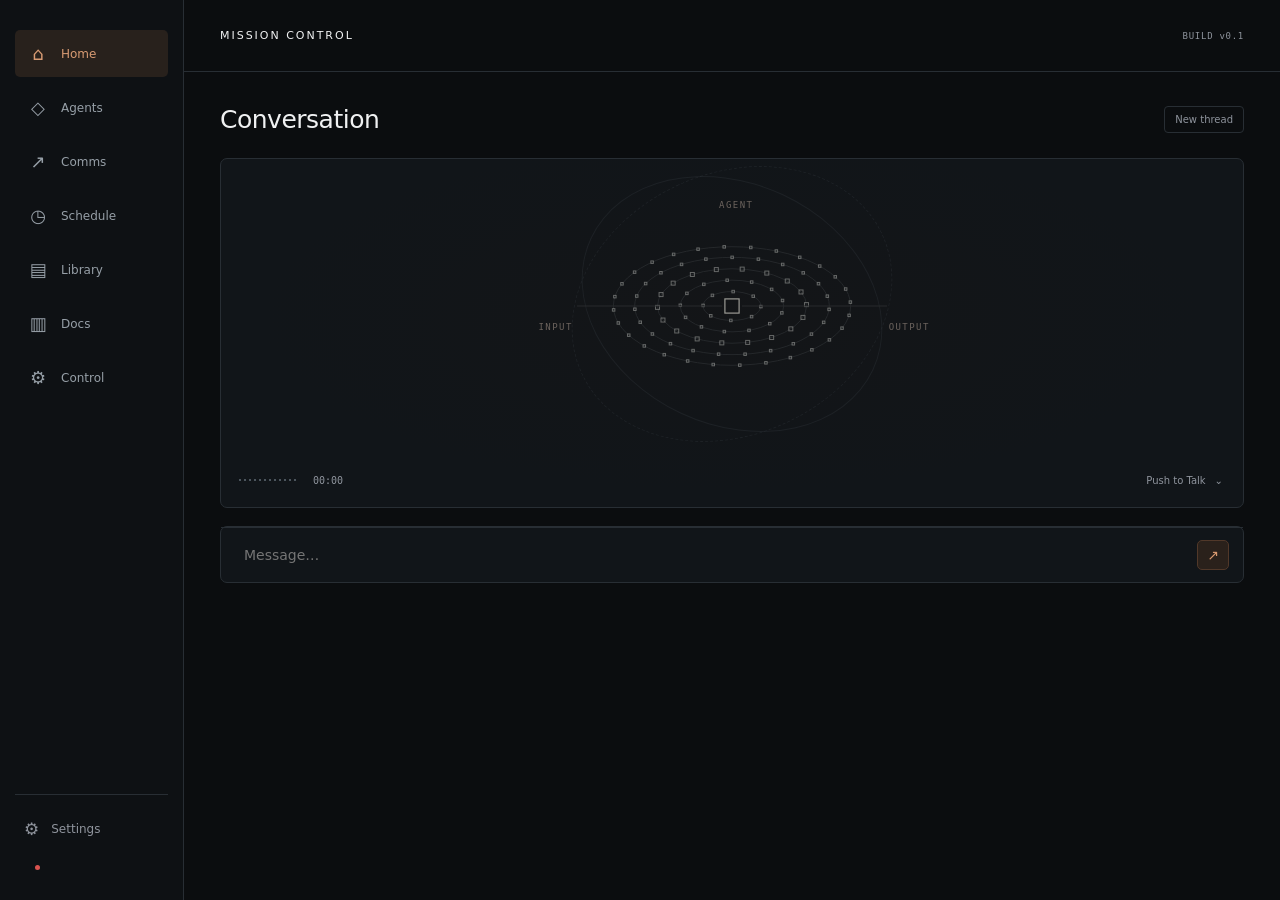
==== commit f647000d: "Replace voice orb with layered system field" ====
--- a/installer/dashboard/index.html
+++ b/installer/dashboard/index.html
@@ -28,7 +28,7 @@
       <section id="home" class="view active">
         <div class="workspace-head"><h1>Conversation</h1><button class="quiet-button" id="new-thread">New thread</button></div>
         <section class="voice-panel card" aria-label="Voice interface">
-          <div class="orb-stage"><button id="orb" class="orb" aria-label="Start listening"><svg viewBox="0 0 300 300" aria-hidden="true"><g><ellipse cx="150" cy="150" rx="100" ry="18" /><ellipse cx="150" cy="150" rx="100" ry="23" /><ellipse cx="150" cy="150" rx="100" ry="28" /><ellipse cx="150" cy="150" rx="100" ry="33" /><ellipse cx="150" cy="150" rx="100" ry="38" /><ellipse cx="150" cy="150" rx="100" ry="43" /><ellipse cx="150" cy="150" rx="100" ry="48" /><ellipse cx="150" cy="150" rx="100" ry="53" /><ellipse cx="150" cy="150" rx="100" ry="58" /><ellipse cx="150" cy="150" rx="100" ry="63" /><ellipse cx="150" cy="150" rx="100" ry="68" /><ellipse cx="150" cy="150" rx="100" ry="73" /><ellipse cx="150" cy="150" rx="100" ry="78" /><ellipse cx="150" cy="150" rx="100" ry="83" /><ellipse cx="150" cy="150" rx="100" ry="88" /><ellipse cx="150" cy="150" rx="100" ry="93" /><ellipse cx="150" cy="150" rx="100" ry="98" /><ellipse cx="150" cy="150" rx="14" ry="100" /><ellipse cx="150" cy="150" rx="26" ry="100" /><ellipse cx="150" cy="150" rx="38" ry="100" /><ellipse cx="150" cy="150" rx="50" ry="100" /><ellipse cx="150" cy="150" rx="62" ry="100" /><ellipse cx="150" cy="150" rx="74" ry="100" /><ellipse cx="150" cy="150" rx="86" ry="100" /><ellipse cx="150" cy="150" rx="98" ry="100" /></g><circle cx="150" cy="150" r="102" /></svg></button></div>
+          <div class="orb-stage"><button id="orb" class="orb" aria-label="Start listening"><canvas id="system-field" aria-hidden="true"></canvas><span class="field-label field-input">INPUT</span><span class="field-label field-agent">AGENT</span><span class="field-label field-output">OUTPUT</span></button></div>
           <div class="capture-status"><span id="conversation-status" role="status" hidden></span><div id="meter" class="meter" aria-label="Microphone level"><i></i><i></i><i></i><i></i><i></i><i></i><i></i><i></i><i></i><i></i><i></i><i></i></div><span id="timer">00:00</span><button id="stop-capture" class="link-button" hidden>Stop</button><button id="cancel-reply" class="link-button" hidden>Cancel</button></div>
           <div class="mode-control"><button id="mode-toggle" class="mode-toggle" aria-label="Talk mode" aria-haspopup="true" aria-expanded="false" aria-controls="mode-menu"><span id="mode-label">Push to Talk</span><span aria-hidden="true">⌄</span></button><div id="mode-menu" class="mode-menu" hidden><button class="mode active" data-mode="ptt" aria-pressed="true">Push to Talk</button><button class="mode" data-mode="tap" aria-pressed="false">Tap to Talk</button><button class="mode" data-mode="always" aria-pressed="false">Always On</button></div></div>
         </section>
--- a/installer/dashboard/styles.css
+++ b/installer/dashboard/styles.css
@@ -15,3 +15,12 @@
 @media(max-width:700px){.topbar{margin-left:64px;height:60px;padding:0 16px}.brand{font-size:9px}.version{display:none}.app-shell{margin-left:64px;min-height:calc(100dvh - 60px)}.rail{width:64px;height:100dvh;padding:18px 5px 12px;display:flex;gap:7px}.rail-link{display:grid;place-items:center;justify-content:center;gap:5px;padding:9px 0;font-size:8px;min-height:45px}.rail-link span{font-size:16px}.rail-bottom{padding:12px 0 0}.rail-settings{justify-content:center;width:100%}.settings-label{display:none}.compact-services{display:grid;grid-template-columns:1fr 1fr;gap:1px;margin:4px 0 0}.service-indicator{width:26px;height:26px}main{padding:22px 14px 30px}.workspace-head{margin-bottom:18px}h1{font-size:22px}.voice-panel{height:310px}.orb-stage{height:250px}.orb{width:220px;height:220px}.orb-stage:before{width:245px;height:215px}.orb-stage:after{width:265px;height:230px}.mode-control{bottom:10px;right:8px}.mode-toggle{font-size:9px;gap:5px;padding:7px 4px;min-height:30px}.capture-status{bottom:12px;left:10px;right:115px;gap:7px}#conversation-status{position:absolute;bottom:32px;left:0;max-width:220px}.meter{width:38px;gap:2px}.capture-status .link-button{font-size:9px}.conversation-thread{padding:16px;max-height:320px}.message{max-width:94%;font-size:13px}.home-compose{padding:8px}.transcript-line{padding:10px 16px}.agent-grid{grid-template-columns:1fr}.compose-card{padding:16px}.service-list{padding:10px 0}.drawer{padding:22px 18px}.full-button{margin:0;width:100%}}
 @media(max-width:370px){.capture-status .meter{display:none}.capture-status{gap:6px;left:9px;right:107px}.capture-status #timer{font-size:9px}.mode-control{right:5px}}
 @media(prefers-reduced-motion:reduce){.orb.is-listening{animation:none}.drawer{transition:none}}
+
+/* Layered Field system visualization */
+.orb{width:min(100%,430px);height:290px;cursor:pointer}
+.orb svg{display:none}
+.orb canvas{display:block;width:100%;height:100%}
+.orb:hover canvas{filter:drop-shadow(0 0 10px #c8794844)}
+.orb.is-listening{animation:pulse 2.4s ease-in-out infinite}
+.field-label{position:absolute;color:#8f8279;font:9px ui-monospace,monospace;letter-spacing:.16em;pointer-events:none;opacity:.72}
+.field-input{left:5%;top:50%}.field-agent{left:47%;top:8%}.field-output{right:4%;top:50%}
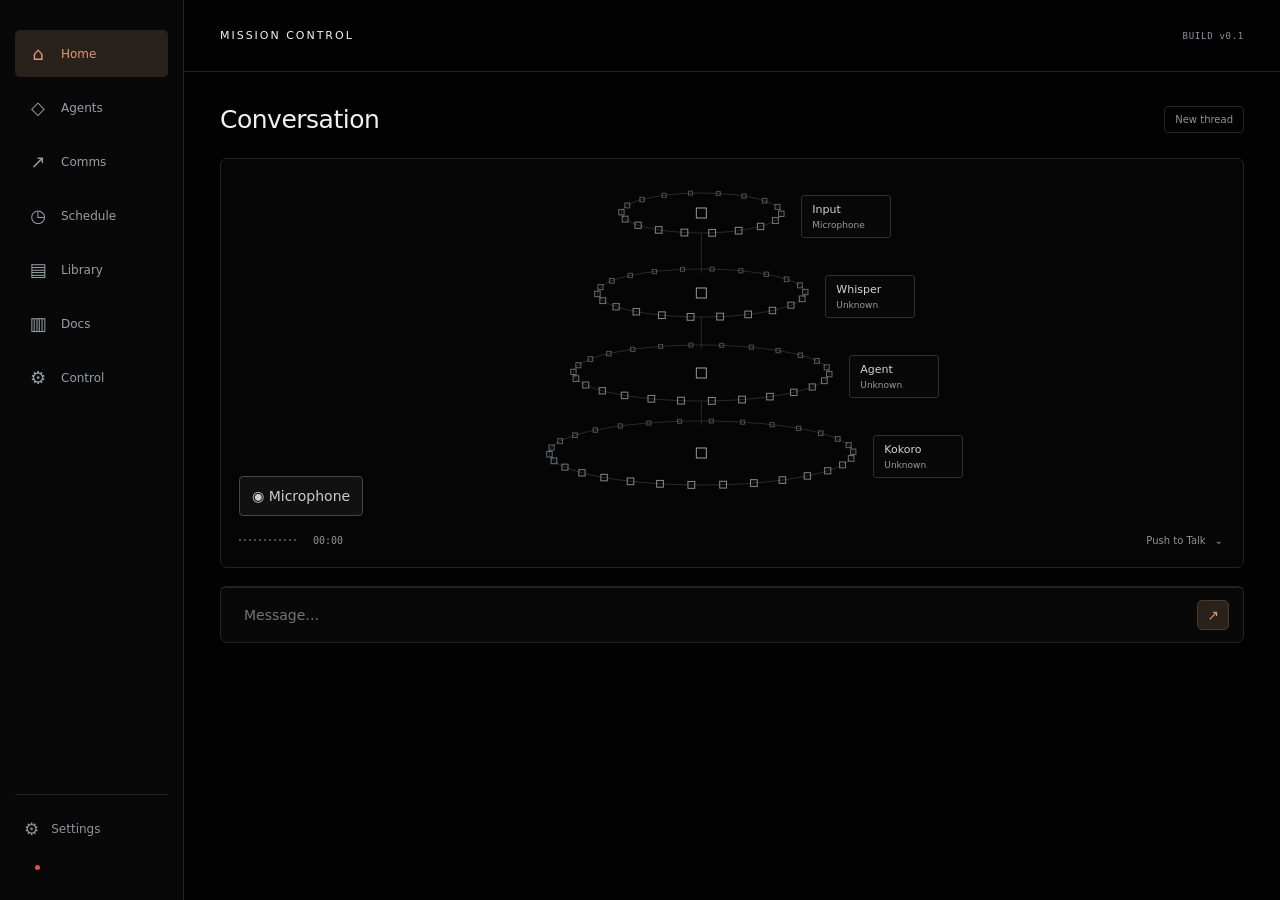
==== commit d02cb218: "Add interactive pipeline layers and dedicated microphone control" ====
--- a/installer/dashboard/index.html
+++ b/installer/dashboard/index.html
@@ -28,7 +28,7 @@
       <section id="home" class="view active">
         <div class="workspace-head"><h1>Conversation</h1><button class="quiet-button" id="new-thread">New thread</button></div>
         <section class="voice-panel card" aria-label="Voice interface">
-          <div class="orb-stage"><button id="orb" class="orb" aria-label="Start listening"><canvas id="system-field" aria-hidden="true"></canvas><span class="field-label field-input">INPUT</span><span class="field-label field-agent">AGENT</span><span class="field-label field-output">OUTPUT</span></button></div>
+          <div class="orb-stage"></div><button id="orb" class="record-button" aria-label="Start listening">◉ <span>Microphone</span></button>
           <div class="capture-status"><span id="conversation-status" role="status" hidden></span><div id="meter" class="meter" aria-label="Microphone level"><i></i><i></i><i></i><i></i><i></i><i></i><i></i><i></i><i></i><i></i><i></i><i></i></div><span id="timer">00:00</span><button id="stop-capture" class="link-button" hidden>Stop</button><button id="cancel-reply" class="link-button" hidden>Cancel</button></div>
           <div class="mode-control"><button id="mode-toggle" class="mode-toggle" aria-label="Talk mode" aria-haspopup="true" aria-expanded="false" aria-controls="mode-menu"><span id="mode-label">Push to Talk</span><span aria-hidden="true">⌄</span></button><div id="mode-menu" class="mode-menu" hidden><button class="mode active" data-mode="ptt" aria-pressed="true">Push to Talk</button><button class="mode" data-mode="tap" aria-pressed="false">Tap to Talk</button><button class="mode" data-mode="always" aria-pressed="false">Always On</button></div></div>
         </section>
@@ -44,7 +44,7 @@
   </div>
   <div id="drawer-backdrop" class="drawer-backdrop" hidden></div>
   <aside id="settings-drawer" class="drawer" role="dialog" aria-modal="true" aria-label="Settings" aria-hidden="true" inert><div class="drawer-head"><div><p class="eyebrow">CONFIGURATION</p><h2>Settings</h2></div><button class="icon-button" data-close-drawer aria-label="Close settings">×</button></div><span id="input-name" class="sr-only">Default microphone</span><span id="capture-hint" class="sr-only">Hold Space to speak</span><label class="field-label" for="input-device">Microphone</label><select id="input-device"><option>Loading devices...</option></select><label class="field-label" for="output-device">Output</label><select id="output-device"><option>Loading devices...</option></select><label class="switch-row"><input id="spoken-replies" type="checkbox" checked><span>Spoken replies</span></label><label class="field-label" for="volume">Volume <output id="volume-value">80%</output></label><input id="volume" type="range" min="0" max="100" value="80"><div class="drawer-section"><p class="eyebrow">CONNECTIONS</p><div id="drawer-services" class="service-list"></div></div><p id="settings-error" class="error-text" role="alert"></p></aside>
-  <script src="script.js"></script>
+  <script src="field.js"></script><script src="script.js"></script>
 </body>
 </html>
 
--- a/installer/dashboard/styles.css
+++ b/installer/dashboard/styles.css
@@ -24,3 +24,6 @@
 .orb.is-listening{animation:pulse 2.4s ease-in-out infinite}
 .field-label{position:absolute;color:#8f8279;font:9px ui-monospace,monospace;letter-spacing:.16em;pointer-events:none;opacity:.72}
 .field-input{left:5%;top:50%}.field-agent{left:47%;top:8%}.field-output{right:4%;top:50%}
+:root{--bg:#020202;--panel:#080808;--line:#242424}
+body,.topbar{background:#020202}.rail,.drawer{background:#080808}.voice-panel{height:410px;background:#050505}.orb-stage{height:340px;display:block}.orb-stage:before,.orb-stage:after{display:none}.orb-stage canvas{width:100%;height:100%;display:block}.field-node{position:absolute;text-align:left;background:#080808;border:1px solid #303030;padding:7px 10px;color:#d3d3d3;border-radius:3px;font-size:11px;min-height:42px;min-width:90px}.field-node small{display:block;color:#999;margin-top:4px;font-size:9px}.field-node.active{border-color:#a75a31;color:#d58a60}.field-node.error{border-color:#713b35}.field-node.error small{color:#c56b60}.record-button{position:absolute;bottom:51px;left:18px;border:1px solid #454545;background:#111;color:#ccc;border-radius:4px;padding:9px 12px;min-height:40px}.record-button.is-listening{color:#d38b63;border-color:#ac633b}.field-node:focus-visible,.record-button:focus-visible{outline:2px solid #d18a60;outline-offset:3px}
+@media(max-width:700px){.voice-panel{height:390px}.orb-stage{height:310px}.field-node{min-width:72px;padding:5px;font-size:10px}.record-button{left:10px}.field-node small{max-width:80px;overflow-wrap:anywhere}}
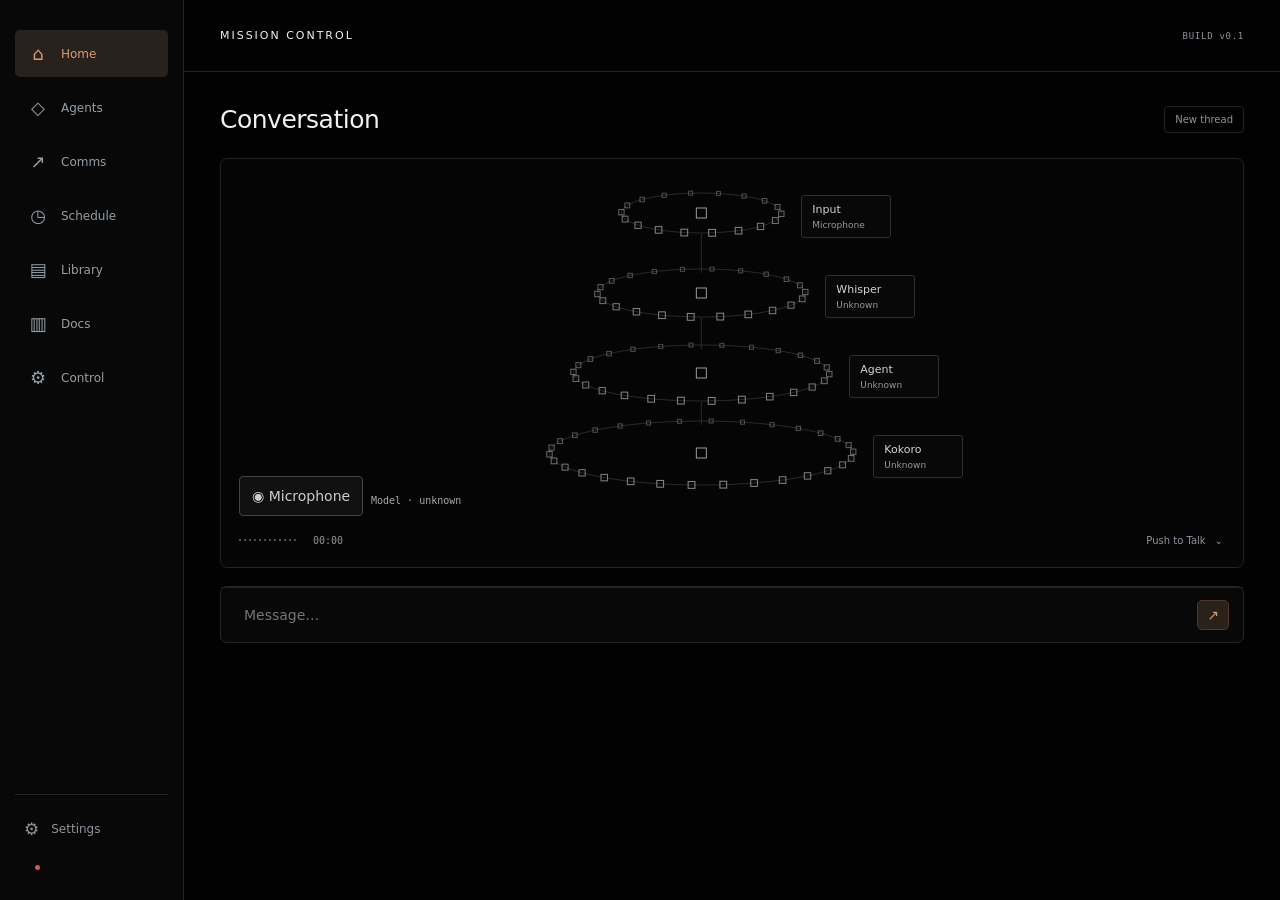
==== commit 3e384b87: "Show live model residency and speech model loading status" ====
--- a/installer/dashboard/index.html
+++ b/installer/dashboard/index.html
@@ -28,7 +28,7 @@
       <section id="home" class="view active">
         <div class="workspace-head"><h1>Conversation</h1><button class="quiet-button" id="new-thread">New thread</button></div>
         <section class="voice-panel card" aria-label="Voice interface">
-          <div class="orb-stage"></div><button id="orb" class="record-button" aria-label="Start listening">◉ <span>Microphone</span></button>
+          <div class="orb-stage"></div><button id="orb" class="record-button" aria-label="Start listening">◉ <span>Microphone</span></button><div id="model-runtime" class="model-runtime" role="status" aria-live="polite">Model · checking</div>
           <div class="capture-status"><span id="conversation-status" role="status" hidden></span><div id="meter" class="meter" aria-label="Microphone level"><i></i><i></i><i></i><i></i><i></i><i></i><i></i><i></i><i></i><i></i><i></i><i></i></div><span id="timer">00:00</span><button id="stop-capture" class="link-button" hidden>Stop</button><button id="cancel-reply" class="link-button" hidden>Cancel</button></div>
           <div class="mode-control"><button id="mode-toggle" class="mode-toggle" aria-label="Talk mode" aria-haspopup="true" aria-expanded="false" aria-controls="mode-menu"><span id="mode-label">Push to Talk</span><span aria-hidden="true">⌄</span></button><div id="mode-menu" class="mode-menu" hidden><button class="mode active" data-mode="ptt" aria-pressed="true">Push to Talk</button><button class="mode" data-mode="tap" aria-pressed="false">Tap to Talk</button><button class="mode" data-mode="always" aria-pressed="false">Always On</button></div></div>
         </section>
--- a/installer/dashboard/styles.css
+++ b/installer/dashboard/styles.css
@@ -17,6 +17,7 @@
 @media(prefers-reduced-motion:reduce){.orb.is-listening{animation:none}.drawer{transition:none}}
 
 /* Layered Field system visualization */
+.model-runtime{position:absolute;left:150px;right:15px;bottom:61px;font:10px ui-monospace,monospace;color:#aaa;overflow-wrap:anywhere}.model-runtime[data-state=loaded]{color:#ccc}.model-runtime[data-state=loading]{color:#ce8a54}@media(max-width:700px){.model-runtime{font-size:9px;left:135px;bottom:55px}}
 .orb{width:min(100%,430px);height:290px;cursor:pointer}
 .orb svg{display:none}
 .orb canvas{display:block;width:100%;height:100%}
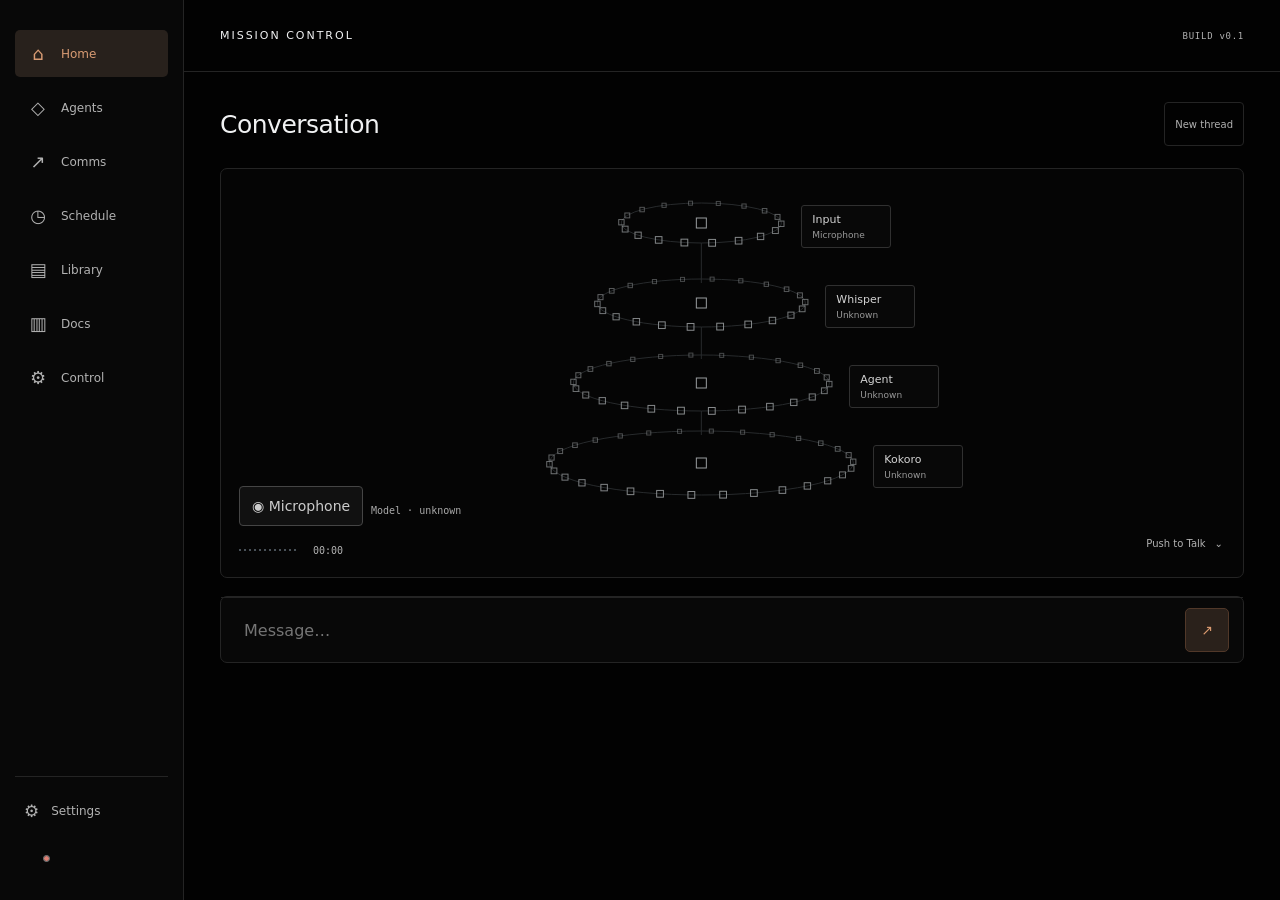
==== commit bedec7ee: "Improve keyboard access focus contrast and motion preferences" ====
--- a/installer/dashboard/index.html
+++ b/installer/dashboard/index.html
@@ -9,6 +9,7 @@
   <script src="conversation.js"></script>
 </head>
 <body>
+  <a class="skip-link" href="#main-content">Skip to main content</a>
   <header class="topbar">
     <div class="brand"><span>Mission Control</span></div>
     <div class="topbar-right"><span class="version">BUILD <span data-version>v0.1</span></span></div>
@@ -24,7 +25,7 @@
       <button class="rail-link" data-view="control"><span>⚙</span>Control</button>
       <div class="rail-bottom"><button class="rail-settings" data-drawer="settings" aria-label="Open settings"><span aria-hidden="true">⚙</span><span class="settings-label">Settings</span></button><div id="services" class="compact-services" aria-label="Service status"></div></div>
     </aside>
-    <main>
+    <main id="main-content" tabindex="-1">
       <section id="home" class="view active">
         <div class="workspace-head"><h1>Conversation</h1><button class="quiet-button" id="new-thread">New thread</button></div>
         <section class="voice-panel card" aria-label="Voice interface">
--- a/installer/dashboard/styles.css
+++ b/installer/dashboard/styles.css
@@ -17,6 +17,11 @@
 @media(prefers-reduced-motion:reduce){.orb.is-listening{animation:none}.drawer{transition:none}}
 
 /* Layered Field system visualization */
+.skip-link{position:fixed;top:8px;left:8px;z-index:100;background:#eee;color:#111;padding:12px;transform:translateY(-200%)}.skip-link:focus{transform:none}
+:root{--muted:#b2b2b2;--dim:#aaa;--orange:#d38a59;--red:#df8074}
+button:focus-visible,a:focus-visible,input:focus-visible,select:focus-visible,textarea:focus-visible{outline:2px solid #e4a67b;outline-offset:3px}
+button{min-height:44px}.service-indicator{width:44px;height:44px}.service-action{min-width:44px;padding:8px}.link-button{min-width:44px}.mode-toggle{min-height:44px}.rail-link{color:#b2b2b2}.field-node small{color:#b2b2b2}.field-node{min-height:44px}.home-compose input{font-size:16px}.home-compose button{width:44px;height:44px}.record-button{min-height:44px}.service-dot{outline:1px solid #888}.drawer select{font-size:16px}.message.system{color:#e99b91}
+@media(prefers-reduced-motion:reduce){*,*:before,*:after{animation:none!important;transition:none!important;scroll-behavior:auto!important}}
 .model-runtime{position:absolute;left:150px;right:15px;bottom:61px;font:10px ui-monospace,monospace;color:#aaa;overflow-wrap:anywhere}.model-runtime[data-state=loaded]{color:#ccc}.model-runtime[data-state=loading]{color:#ce8a54}@media(max-width:700px){.model-runtime{font-size:9px;left:135px;bottom:55px}}
 .orb{width:min(100%,430px);height:290px;cursor:pointer}
 .orb svg{display:none}
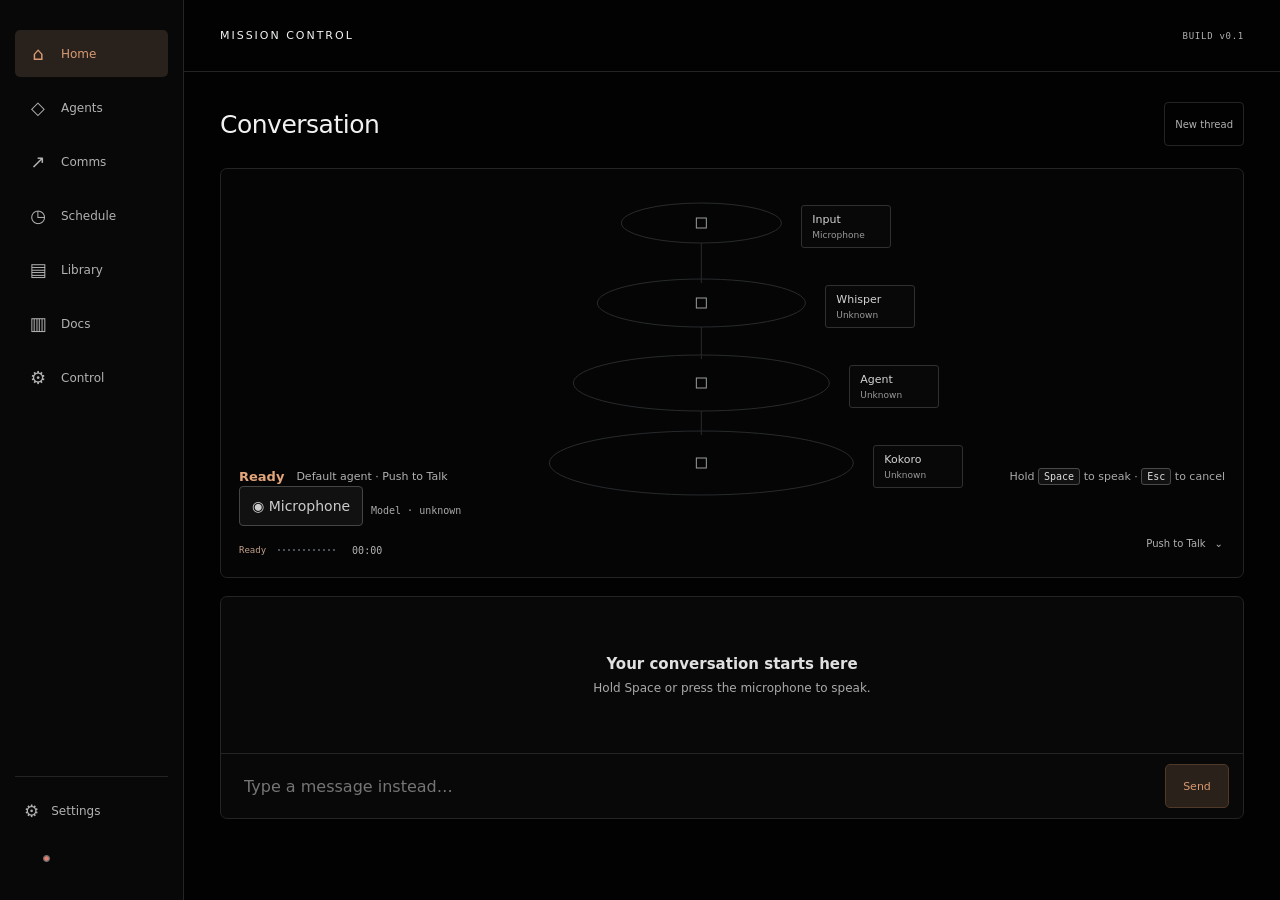
==== commit 3dbcddfc: "Restore dashboard voice workspace" ====
--- a/installer/dashboard/index.html
+++ b/installer/dashboard/index.html
@@ -11,7 +11,7 @@
 <body>
   <a class="skip-link" href="#main-content">Skip to main content</a>
   <header class="topbar">
-    <div class="brand"><span>Mission Control</span></div>
+    <div class="brand"><span>Mission Control</span><span id="owner-greeting" aria-live="polite"></span></div>
     <div class="topbar-right"><span class="version">BUILD <span data-version>v0.1</span></span></div>
   </header>
   <div class="app-shell">
@@ -30,13 +30,14 @@
         <div class="workspace-head"><h1>Conversation</h1><button class="quiet-button" id="new-thread">New thread</button></div>
         <section class="voice-panel card" aria-label="Voice interface">
           <div class="orb-stage"></div><button id="orb" class="record-button" aria-label="Start listening">◉ <span>Microphone</span></button><div id="model-runtime" class="model-runtime" role="status" aria-live="polite">Model · checking</div>
-          <div class="capture-status"><span id="conversation-status" role="status" hidden></span><div id="meter" class="meter" aria-label="Microphone level"><i></i><i></i><i></i><i></i><i></i><i></i><i></i><i></i><i></i><i></i><i></i><i></i></div><span id="timer">00:00</span><button id="stop-capture" class="link-button" hidden>Stop</button><button id="cancel-reply" class="link-button" hidden>Cancel</button></div>
+          <div class="voice-guidance"><strong id="phase-label">Ready</strong><span id="voice-context">Default agent · Push to Talk</span><span class="shortcut-hint">Hold <kbd>Space</kbd> to speak · <kbd>Esc</kbd> to cancel</span></div>
+          <div class="capture-status"><span id="conversation-status" role="status" aria-live="polite" data-phase="ready">Ready</span><div id="meter" class="meter" aria-label="Microphone level"><i></i><i></i><i></i><i></i><i></i><i></i><i></i><i></i><i></i><i></i><i></i><i></i></div><span id="timer">00:00</span><button id="stop-capture" class="link-button" hidden>Stop</button><button id="cancel-reply" class="link-button" hidden>Cancel</button></div>
           <div class="mode-control"><button id="mode-toggle" class="mode-toggle" aria-label="Talk mode" aria-haspopup="true" aria-expanded="false" aria-controls="mode-menu"><span id="mode-label">Push to Talk</span><span aria-hidden="true">⌄</span></button><div id="mode-menu" class="mode-menu" hidden><button class="mode active" data-mode="ptt" aria-pressed="true">Push to Talk</button><button class="mode" data-mode="tap" aria-pressed="false">Tap to Talk</button><button class="mode" data-mode="always" aria-pressed="false">Always On</button></div></div>
         </section>
-        <section class="conversation-panel card" aria-label="Conversation"><div class="conversation-thread" id="conversation-thread" role="log" aria-live="polite"></div><div class="transcript-line" id="transcript-line" hidden><span id="transcript"></span></div><form id="home-compose" class="home-compose"><input id="home-message" aria-label="Message assistant" placeholder="Message…" maxlength="10000"><button id="home-send" aria-label="Send message">↗</button></form></section>
+        <section class="conversation-panel card" aria-label="Conversation"><div class="conversation-thread" id="conversation-thread" role="log" aria-live="polite"><div class="empty-thread" id="empty-thread"><strong>Your conversation starts here</strong><span>Hold Space or press the microphone to speak.</span></div></div><div class="transcript-line" id="transcript-line" hidden><span id="transcript"></span></div><form id="home-compose" class="home-compose"><label class="sr-only" for="home-message">Message assistant</label><input id="home-message" aria-label="Message assistant" placeholder="Type a message instead…" maxlength="10000"><button id="home-send" aria-label="Send message">Send</button></form></section>
       </section>
       <section id="agents" class="view"><div class="workspace-head"><div><p class="eyebrow">ROUTING</p><h1>Agents</h1></div></div><div id="agent-list" class="agent-grid"></div></section>
-      <section id="comms" class="view"><div class="workspace-head"><div><p class="eyebrow">TEXT FALLBACK</p><h1>Comms</h1></div></div><section class="card compose-card"><label for="message" class="eyebrow">MESSAGE</label><textarea id="message" rows="5" placeholder="Send a text request to the selected agent..."></textarea><div class="compose-actions"><button id="send" class="primary-button">Send message</button><button id="dictation-pause" class="quiet-button">Pause dictation</button></div><pre id="reply" class="reply"></pre></section></section>
+      <section id="comms" class="view"><div class="workspace-head"><div><p class="eyebrow">TEXT FALLBACK</p><h1>Comms</h1></div></div><section class="card compose-card"><label for="message" class="eyebrow">MESSAGE</label><textarea id="message" rows="5" placeholder="Send a text request to the selected agent..."></textarea><div class="compose-actions"><button id="send" class="primary-button">Send message</button><button id="dictation-pause" class="quiet-button">Pause dictation</button><a class="quiet-button" href="/upload">Upload fallback</a></div><pre id="reply" class="reply"></pre></section></section>
       <section id="schedule" class="view"><div class="workspace-head"><div><p class="eyebrow">AUTOMATION</p><h1>Schedule</h1></div></div><section class="card"><div id="schedule-list" class="empty-state">Loading scheduled jobs...</div></section></section>
       <section id="library" class="view"><div class="workspace-head"><div><p class="eyebrow">KNOWLEDGE</p><h1>Library</h1></div></div><section class="card"><div id="library-list" class="empty-state">Loading documents...</div></section></section>
       <section id="docs" class="view"><div class="workspace-head"><div><p class="eyebrow">REFERENCE</p><h1>Docs</h1></div></div><section class="card"><pre id="docs-body" class="docs-body">Loading documentation...</pre></section></section>
--- a/installer/dashboard/styles.css
+++ b/installer/dashboard/styles.css
@@ -33,3 +33,4 @@
 :root{--bg:#020202;--panel:#080808;--line:#242424}
 body,.topbar{background:#020202}.rail,.drawer{background:#080808}.voice-panel{height:410px;background:#050505}.orb-stage{height:340px;display:block}.orb-stage:before,.orb-stage:after{display:none}.orb-stage canvas{width:100%;height:100%;display:block}.field-node{position:absolute;text-align:left;background:#080808;border:1px solid #303030;padding:7px 10px;color:#d3d3d3;border-radius:3px;font-size:11px;min-height:42px;min-width:90px}.field-node small{display:block;color:#999;margin-top:4px;font-size:9px}.field-node.active{border-color:#a75a31;color:#d58a60}.field-node.error{border-color:#713b35}.field-node.error small{color:#c56b60}.record-button{position:absolute;bottom:51px;left:18px;border:1px solid #454545;background:#111;color:#ccc;border-radius:4px;padding:9px 12px;min-height:40px}.record-button.is-listening{color:#d38b63;border-color:#ac633b}.field-node:focus-visible,.record-button:focus-visible{outline:2px solid #d18a60;outline-offset:3px}
 @media(max-width:700px){.voice-panel{height:390px}.orb-stage{height:310px}.field-node{min-width:72px;padding:5px;font-size:10px}.record-button{left:10px}.field-node small{max-width:80px;overflow-wrap:anywhere}}
+.voice-guidance{position:absolute;left:18px;right:18px;bottom:93px;display:flex;align-items:center;gap:12px;color:#b2b2b2;font-size:11px}.voice-guidance strong{color:#e4a67b;font-size:13px}.shortcut-hint{margin-left:auto;color:#aaa}.shortcut-hint kbd{border:1px solid #4a4a4a;border-radius:3px;padding:2px 5px;color:#ddd;background:#111;font:10px ui-monospace,monospace}.empty-thread{display:grid;gap:8px;place-items:center;min-height:120px;color:#aaa;text-align:center}.empty-thread strong{color:#e0e0e0;font-size:15px}.empty-thread span{font-size:12px}.message.user{max-width:78%;margin-left:auto;padding:11px 14px;border:1px solid #433328;border-radius:8px;background:#28221e}.message.assistant{max-width:82%;padding:11px 14px;border:1px solid #2d3032;border-radius:8px;background:#17191b}.message.system{padding:11px 14px;border:1px solid #713b35;border-radius:8px}.home-compose button{min-width:64px;font-size:11px}@media(max-width:700px){.voice-guidance{left:10px;right:10px;bottom:87px;display:grid;gap:4px}.shortcut-hint{margin-left:0}.empty-thread{min-height:100px}}
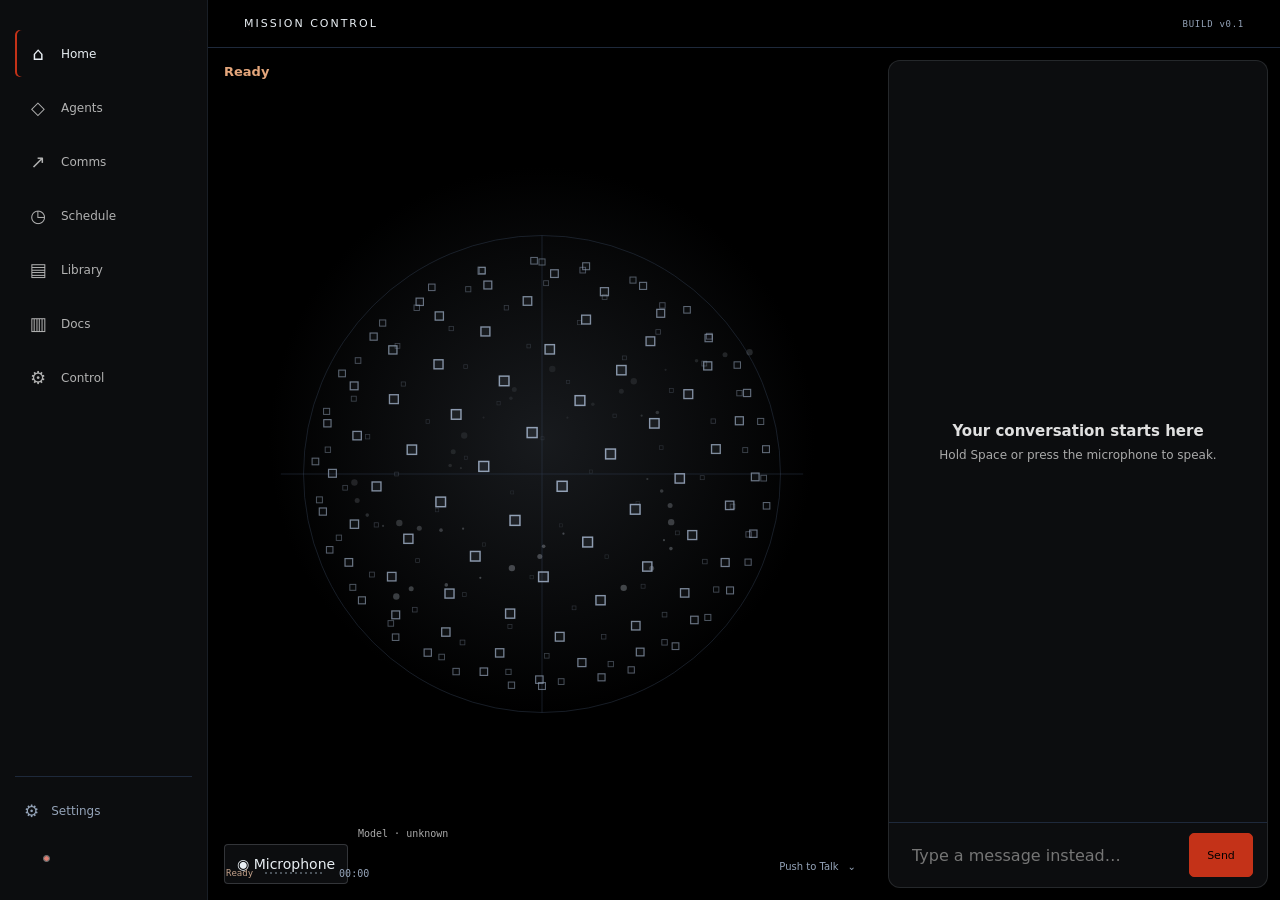
==== commit 9d7005b8: "Put the slate orb screen on the dashboard the existing server already serves." ====
--- a/installer/dashboard/index.html
+++ b/installer/dashboard/index.html
@@ -28,6 +28,7 @@
     <main id="main-content" tabindex="-1">
       <section id="home" class="view active">
         <div class="workspace-head"><h1>Conversation</h1><button class="quiet-button" id="new-thread">New thread</button></div>
+        <div class="home-split">
         <section class="voice-panel card" aria-label="Voice interface">
           <div class="orb-stage"></div><button id="orb" class="record-button" aria-label="Start listening">◉ <span>Microphone</span></button><div id="model-runtime" class="model-runtime" role="status" aria-live="polite">Model · checking</div>
           <div class="voice-guidance"><strong id="phase-label">Ready</strong><span id="voice-context">Default agent · Push to Talk</span><span class="shortcut-hint">Hold <kbd>Space</kbd> to speak · <kbd>Esc</kbd> to cancel</span></div>
@@ -35,6 +36,7 @@
           <div class="mode-control"><button id="mode-toggle" class="mode-toggle" aria-label="Talk mode" aria-haspopup="true" aria-expanded="false" aria-controls="mode-menu"><span id="mode-label">Push to Talk</span><span aria-hidden="true">⌄</span></button><div id="mode-menu" class="mode-menu" hidden><button class="mode active" data-mode="ptt" aria-pressed="true">Push to Talk</button><button class="mode" data-mode="tap" aria-pressed="false">Tap to Talk</button><button class="mode" data-mode="always" aria-pressed="false">Always On</button></div></div>
         </section>
         <section class="conversation-panel card" aria-label="Conversation"><div class="conversation-thread" id="conversation-thread" role="log" aria-live="polite"><div class="empty-thread" id="empty-thread"><strong>Your conversation starts here</strong><span>Hold Space or press the microphone to speak.</span></div></div><div class="transcript-line" id="transcript-line" hidden><span id="transcript"></span></div><form id="home-compose" class="home-compose"><label class="sr-only" for="home-message">Message assistant</label><input id="home-message" aria-label="Message assistant" placeholder="Type a message instead…" maxlength="10000"><button id="home-send" aria-label="Send message">Send</button></form></section>
+        </div>
       </section>
       <section id="agents" class="view"><div class="workspace-head"><div><p class="eyebrow">ROUTING</p><h1>Agents</h1></div></div><div id="agent-list" class="agent-grid"></div></section>
       <section id="comms" class="view"><div class="workspace-head"><div><p class="eyebrow">TEXT FALLBACK</p><h1>Comms</h1></div></div><section class="card compose-card"><label for="message" class="eyebrow">MESSAGE</label><textarea id="message" rows="5" placeholder="Send a text request to the selected agent..."></textarea><div class="compose-actions"><button id="send" class="primary-button">Send message</button><button id="dictation-pause" class="quiet-button">Pause dictation</button><a class="quiet-button" href="/upload">Upload fallback</a></div><pre id="reply" class="reply"></pre></section></section>
--- a/installer/dashboard/styles.css
+++ b/installer/dashboard/styles.css
@@ -34,3 +34,33 @@
 body,.topbar{background:#020202}.rail,.drawer{background:#080808}.voice-panel{height:410px;background:#050505}.orb-stage{height:340px;display:block}.orb-stage:before,.orb-stage:after{display:none}.orb-stage canvas{width:100%;height:100%;display:block}.field-node{position:absolute;text-align:left;background:#080808;border:1px solid #303030;padding:7px 10px;color:#d3d3d3;border-radius:3px;font-size:11px;min-height:42px;min-width:90px}.field-node small{display:block;color:#999;margin-top:4px;font-size:9px}.field-node.active{border-color:#a75a31;color:#d58a60}.field-node.error{border-color:#713b35}.field-node.error small{color:#c56b60}.record-button{position:absolute;bottom:51px;left:18px;border:1px solid #454545;background:#111;color:#ccc;border-radius:4px;padding:9px 12px;min-height:40px}.record-button.is-listening{color:#d38b63;border-color:#ac633b}.field-node:focus-visible,.record-button:focus-visible{outline:2px solid #d18a60;outline-offset:3px}
 @media(max-width:700px){.voice-panel{height:390px}.orb-stage{height:310px}.field-node{min-width:72px;padding:5px;font-size:10px}.record-button{left:10px}.field-node small{max-width:80px;overflow-wrap:anywhere}}
 .voice-guidance{position:absolute;left:18px;right:18px;bottom:93px;display:flex;align-items:center;gap:12px;color:#b2b2b2;font-size:11px}.voice-guidance strong{color:#e4a67b;font-size:13px}.shortcut-hint{margin-left:auto;color:#aaa}.shortcut-hint kbd{border:1px solid #4a4a4a;border-radius:3px;padding:2px 5px;color:#ddd;background:#111;font:10px ui-monospace,monospace}.empty-thread{display:grid;gap:8px;place-items:center;min-height:120px;color:#aaa;text-align:center}.empty-thread strong{color:#e0e0e0;font-size:15px}.empty-thread span{font-size:12px}.message.user{max-width:78%;margin-left:auto;padding:11px 14px;border:1px solid #433328;border-radius:8px;background:#28221e}.message.assistant{max-width:82%;padding:11px 14px;border:1px solid #2d3032;border-radius:8px;background:#17191b}.message.system{padding:11px 14px;border:1px solid #713b35;border-radius:8px}.home-compose button{min-width:64px;font-size:11px}@media(max-width:700px){.voice-guidance{left:10px;right:10px;bottom:87px;display:grid;gap:4px}.shortcut-hint{margin-left:0}.empty-thread{min-height:100px}}
+
+/* Orb console laid over the existing dashboard. */
+:root { --bg:#000; --panel:#000; --orange:#c43218; --line:#1e293b; --muted:#94a3b8; --text:#e8eef3; }
+html, body { height:100%; background:#000; overflow:hidden; }
+.topbar { margin-left:208px; height:48px; background:#000; border-bottom:1px solid #1e293b; }
+.app-shell { margin-left:208px; min-height:calc(100dvh - 48px); background:#000; }
+.rail { width:208px; background:color-mix(in srgb, #94a3b8 8%, #000); border-right:1px solid #33415555; }
+.rail-link.active { background:transparent; color:#e8eef3; box-shadow:inset 2px 0 0 #c43218; }
+main { max-width:none; height:calc(100dvh - 48px); padding:0; }
+#home .workspace-head { position:absolute; width:1px; height:1px; overflow:hidden; clip:rect(0,0,0,0); }
+#home.view.active { display:flex; flex-direction:column; height:100%; }
+.home-split { display:flex; flex:1; min-height:0; }
+.voice-panel { flex:1; height:auto; min-height:0; border:0; border-radius:0; background:radial-gradient(circle at 50% 46%, #94a3b829, #000 48%); }
+.orb-stage { height:100%; }
+.orb-stage canvas { width:100%; height:100%; display:block; }
+.record-button { left:16px; bottom:16px; background:#94a3b814; border:1px solid #cbd5e133; color:#e8eef3; }
+.record-button.is-listening { color:#c43218; border-color:#c43218; }
+.voice-guidance { left:16px; top:16px; bottom:auto; right:auto; }
+.shortcut-hint, #voice-context { display:none; }
+.conversation-panel { width:380px; margin:12px; max-height:calc(100% - 24px); display:flex; flex-direction:column; background:#94a3b814; border:1px solid #cbd5e122; border-radius:12px; }
+.conversation-thread { flex:1; max-height:none; }
+.message.user { background:transparent; border-color:#cbd5e133; }
+.message.assistant { background:#94a3b80f; border-color:#cbd5e122; }
+.home-compose button { background:#c43218; border-color:#c43218; color:#000; }
+@media (max-width:700px) {
+  .topbar, .app-shell { margin-left:64px; }
+  .home-split { flex-direction:column; }
+  .voice-panel { height:46dvh; }
+  .conversation-panel { width:auto; max-height:none; flex:1; }
+}
